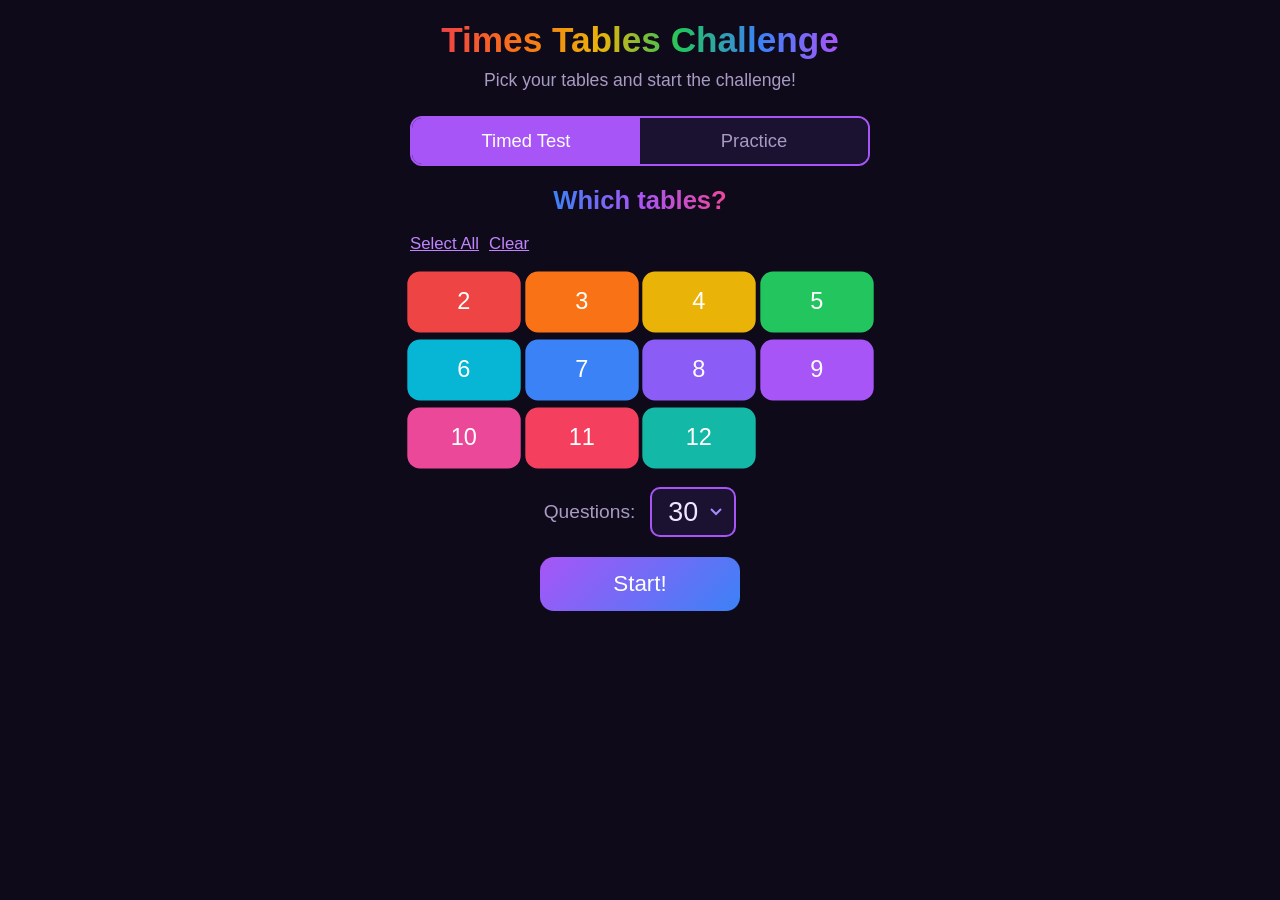
==== index.html @ c63aa012 "Rainbow theme - colourful borders, gradient headings, rainbow progress bar" ====
<!DOCTYPE html>
<html lang="en">
<head>
<meta charset="UTF-8">
<meta name="viewport" content="width=device-width, initial-scale=1.0, viewport-fit=cover, user-scalable=no">
<meta name="apple-mobile-web-app-capable" content="yes">
<meta name="apple-mobile-web-app-status-bar-style" content="black-translucent">
<title>Times Tables Challenge</title>

<style>
  * { margin: 0; padding: 0; box-sizing: border-box; -webkit-tap-highlight-color: transparent; }

  :root {
    --primary: #a855f7;
    --primary-light: #c084fc;
    --success: #10b981;
    --danger: #ef4444;
    --warning: #f59e0b;
    --bg: #0f0a1a;
    --card: #1a1230;
    --text: #f0e6ff;
    --text-dim: #a89bc2;
    --rainbow-1: #ef4444;
    --rainbow-2: #f97316;
    --rainbow-3: #eab308;
    --rainbow-4: #22c55e;
    --rainbow-5: #3b82f6;
    --rainbow-6: #a855f7;
  }

  body {
    font-family: 'Segoe UI', Roboto, -apple-system, BlinkMacSystemFont, sans-serif;
    background: var(--bg);
    color: var(--text);
    min-height: 100dvh;
    overflow-x: hidden;
    display: flex;
    flex-direction: column;
    align-items: center;
    padding: env(safe-area-inset-top) env(safe-area-inset-right) env(safe-area-inset-bottom) env(safe-area-inset-left);
  }

  .screen { display: none; width: 100%; max-width: 500px; padding: 20px; flex-direction: column; align-items: center; }
  .screen.active { display: flex; }

  h1 { font-size: 2.2em; text-align: center; margin-bottom: 10px; }
  h1 { background: linear-gradient(90deg, #ef4444, #f97316, #eab308, #22c55e, #3b82f6, #a855f7); -webkit-background-clip: text; -webkit-text-fill-color: transparent; background-clip: text; }
  h2 { font-size: 1.6em; text-align: center; margin-bottom: 15px; background: linear-gradient(90deg, #3b82f6, #a855f7, #ec4899); -webkit-background-clip: text; -webkit-text-fill-color: transparent; background-clip: text; }

  .subtitle { font-size: 1.1em; color: var(--text-dim); text-align: center; margin-bottom: 25px; }

  /* === TABLE SELECTION === */
  .table-grid {
    display: grid;
    grid-template-columns: repeat(4, 1fr);
    gap: 10px;
    width: 100%;
    margin-bottom: 20px;
  }

  .table-btn {
    font-family: 'Segoe UI', Roboto, -apple-system, BlinkMacSystemFont, sans-serif;
    font-size: 1.4em;
    padding: 14px 0;
    border: 2px solid var(--primary);
    border-radius: 12px;
    background: var(--card);
    color: var(--text);
    cursor: pointer;
    transition: all 0.2s;
    -webkit-user-select: none;
    user-select: none;
  }
  .table-btn:nth-child(1)  { border-color: #ef4444; }
  .table-btn:nth-child(2)  { border-color: #f97316; }
  .table-btn:nth-child(3)  { border-color: #eab308; }
  .table-btn:nth-child(4)  { border-color: #22c55e; }
  .table-btn:nth-child(5)  { border-color: #06b6d4; }
  .table-btn:nth-child(6)  { border-color: #3b82f6; }
  .table-btn:nth-child(7)  { border-color: #8b5cf6; }
  .table-btn:nth-child(8)  { border-color: #a855f7; }
  .table-btn:nth-child(9)  { border-color: #ec4899; }
  .table-btn:nth-child(10) { border-color: #f43f5e; }
  .table-btn:nth-child(11) { border-color: #14b8a6; }

  .table-btn.selected {
    color: white;
    transform: scale(1.05);
  }
  .table-btn:nth-child(1).selected  { background: #ef4444; border-color: #ef4444; }
  .table-btn:nth-child(2).selected  { background: #f97316; border-color: #f97316; }
  .table-btn:nth-child(3).selected  { background: #eab308; border-color: #eab308; }
  .table-btn:nth-child(4).selected  { background: #22c55e; border-color: #22c55e; }
  .table-btn:nth-child(5).selected  { background: #06b6d4; border-color: #06b6d4; }
  .table-btn:nth-child(6).selected  { background: #3b82f6; border-color: #3b82f6; }
  .table-btn:nth-child(7).selected  { background: #8b5cf6; border-color: #8b5cf6; }
  .table-btn:nth-child(8).selected  { background: #a855f7; border-color: #a855f7; }
  .table-btn:nth-child(9).selected  { background: #ec4899; border-color: #ec4899; }
  .table-btn:nth-child(10).selected { background: #f43f5e; border-color: #f43f5e; }
  .table-btn:nth-child(11).selected { background: #14b8a6; border-color: #14b8a6; }

  .table-btn:active { transform: scale(0.95); }

  /* === SETTINGS === */
  .settings-row {
    display: flex;
    align-items: center;
    justify-content: center;
    gap: 15px;
    margin-bottom: 20px;
    font-size: 1.2em;
    width: 100%;
  }

  .settings-row label { color: var(--text-dim); }

  .qty-select {
    font-family: 'Segoe UI', Roboto, -apple-system, BlinkMacSystemFont, sans-serif;
    font-size: 1.4em;
    padding: 8px 16px;
    border: 2px solid #a855f7;
    border-radius: 10px;
    background: var(--card);
    color: var(--text);
    cursor: pointer;
    outline: none;
    -webkit-appearance: none;
    appearance: none;
    background-image: url("data:image/svg+xml,%3Csvg xmlns='http://www.w3.org/2000/svg' width='12' height='8'%3E%3Cpath d='M1 1l5 5 5-5' stroke='%23a78bfa' stroke-width='2' fill='none'/%3E%3C/svg%3E");
    background-repeat: no-repeat;
    background-position: right 12px center;
    padding-right: 36px;
  }

  .qty-select option {
    background: var(--card);
    color: var(--text);
  }

  /* === BUTTONS === */
  .btn {
    font-family: 'Segoe UI', Roboto, -apple-system, BlinkMacSystemFont, sans-serif;
    font-size: 1.4em;
    padding: 14px 40px;
    border: none;
    border-radius: 14px;
    cursor: pointer;
    transition: all 0.2s;
    color: white;
    min-width: 200px;
    text-align: center;
  }

  .btn:active { transform: scale(0.95); }

  .btn-primary { background: linear-gradient(135deg, #a855f7, #3b82f6); }
  .btn-success { background: linear-gradient(135deg, #22c55e, #06b6d4); }
  .btn-danger { background: linear-gradient(135deg, #ef4444, #f97316); }
  .btn-secondary { background: linear-gradient(135deg, #6b7280, #4b5563); }

  .btn:disabled { opacity: 0.4; cursor: default; transform: none; }

  .btn-row { display: flex; gap: 12px; margin-top: 10px; flex-wrap: wrap; justify-content: center; }

  /* === GAME SCREEN === */
  .progress-bar {
    width: 100%;
    height: 8px;
    background: var(--card);
    border-radius: 4px;
    margin-bottom: 15px;
    overflow: hidden;
  }

  .progress-fill {
    height: 100%;
    background: linear-gradient(90deg, #ef4444, #f97316, #eab308, #22c55e, #3b82f6, #a855f7);
    border-radius: 4px;
    transition: width 0.3s;
  }

  .game-stats {
    display: flex;
    justify-content: space-between;
    width: 100%;
    margin-bottom: 15px;
    font-size: 1.1em;
    color: var(--text-dim);
  }

  .question-area {
    text-align: center;
    margin: 10px 0;
    width: 100%;
  }

  .question-text {
    font-size: 3.2em;
    margin-bottom: 20px;
    color: var(--text);
    letter-spacing: 2px;
  }

  .question-text .operator { color: var(--primary-light); }

  /* === MULTIPLE CHOICE === */
  .choices-grid {
    display: grid;
    grid-template-columns: 1fr 1fr;
    gap: 10px;
    width: 100%;
    margin-bottom: 10px;
  }

  .choice-btn {
    font-family: 'Segoe UI', Roboto, -apple-system, BlinkMacSystemFont, sans-serif;
    font-size: 1.8em;
    padding: 16px 0;
    border: 3px solid var(--primary);
    border-radius: 14px;
    background: var(--card);
    color: var(--text);
    cursor: pointer;
    transition: all 0.15s;
    -webkit-user-select: none;
    user-select: none;
  }
  .choice-btn:nth-child(1) { border-color: #ef4444; }
  .choice-btn:nth-child(2) { border-color: #f97316; }
  .choice-btn:nth-child(3) { border-color: #eab308; }
  .choice-btn:nth-child(4) { border-color: #22c55e; }
  .choice-btn:nth-child(5) { border-color: #3b82f6; }
  .choice-btn:nth-child(6) { border-color: #a855f7; }

  .choice-btn:active:not(.disabled) { transform: scale(0.95); }

  .choice-btn.correct {
    border-color: var(--success);
    background: rgba(16, 185, 129, 0.25);
    color: var(--success);
  }

  .choice-btn.wrong {
    border-color: var(--danger);
    background: rgba(239, 68, 68, 0.25);
    color: var(--danger);
    animation: shake 0.4s;
  }

  .choice-btn.reveal-correct {
    border-color: var(--success);
    background: rgba(16, 185, 129, 0.15);
    color: var(--success);
  }

  .choice-btn.disabled {
    cursor: default;
    opacity: 0.5;
  }

  @keyframes shake {
    0%, 100% { transform: translateX(0); }
    25% { transform: translateX(-8px); }
    75% { transform: translateX(8px); }
  }

  .timer {
    font-size: 1.8em;
    color: var(--warning);
    margin-top: 10px;
  }

  .feedback {
    font-size: 1.5em;
    margin-top: 10px;
    min-height: 36px;
    transition: all 0.2s;
  }

  .feedback.correct { color: var(--success); }
  .feedback.wrong { color: var(--danger); }

  /* === RESULTS === */
  .results-card {
    background: var(--card);
    border-radius: 20px;
    padding: 25px;
    width: 100%;
    margin-bottom: 20px;
  }

  .score-big {
    font-size: 3em;
    text-align: center;
    margin: 10px 0;
  }

  .score-big.gold { color: #fbbf24; }
  .score-big.silver { color: #9ca3af; }
  .score-big.bronze { color: #d97706; }
  .score-big.needs-work { color: var(--danger); }

  .stat-grid {
    display: grid;
    grid-template-columns: 1fr 1fr;
    gap: 12px;
    margin-top: 15px;
  }

  .stat-box {
    background: rgba(219, 39, 119, 0.15);
    border-radius: 12px;
    padding: 12px;
    text-align: center;
  }

  .stat-box .value { font-size: 1.8em; color: var(--primary-light); }
  .stat-box .label { font-size: 0.9em; color: var(--text-dim); }

  .wrong-answers-list {
    margin-top: 15px;
    width: 100%;
  }

  .wrong-item {
    display: flex;
    justify-content: space-between;
    padding: 8px 12px;
    background: rgba(239, 68, 68, 0.1);
    border-radius: 8px;
    margin-bottom: 6px;
    font-size: 1.1em;
  }

  .wrong-item .q { color: var(--text); }
  .wrong-item .your-ans { color: var(--danger); text-decoration: line-through; }
  .wrong-item .correct-ans { color: var(--success); }

  .stars { font-size: 2.5em; text-align: center; margin: 10px 0; }

  /* === CELEBRATION === */
  .celebration {
    position: fixed;
    top: 0; left: 0; right: 0; bottom: 0;
    pointer-events: none;
    z-index: 100;
    overflow: hidden;
  }

  .confetti {
    position: absolute;
    top: -20px;
    font-size: 1.8em;
    animation: confettiFall linear forwards;
  }

  @keyframes confettiFall {
    0% { transform: translateY(-20px) rotate(0deg); opacity: 1; }
    100% { transform: translateY(100dvh) rotate(720deg); opacity: 0; }
  }

  .speed-badge {
    display: inline-block;
    padding: 4px 12px;
    border-radius: 20px;
    font-size: 0.85em;
    margin-top: 5px;
  }

  .speed-badge.lightning { background: rgba(251, 191, 36, 0.2); color: #fbbf24; }
  .speed-badge.fast { background: rgba(16, 185, 129, 0.2); color: #10b981; }
  .speed-badge.steady { background: rgba(124, 58, 237, 0.2); color: #a78bfa; }
  .speed-badge.slow { background: rgba(239, 68, 68, 0.2); color: #ef4444; }

  /* === MODE TOGGLE === */
  .mode-toggle {
    display: flex;
    gap: 0;
    border-radius: 12px;
    overflow: hidden;
    border: 2px solid var(--primary);
    margin-bottom: 20px;
    width: 100%;
  }

  .mode-option {
    flex: 1;
    font-family: 'Segoe UI', Roboto, -apple-system, BlinkMacSystemFont, sans-serif;
    font-size: 1.15em;
    padding: 12px;
    background: var(--card);
    color: var(--text-dim);
    border: none;
    cursor: pointer;
    transition: all 0.2s;
    text-align: center;
  }

  .mode-option.active {
    background: var(--primary);
    color: white;
  }

  .select-row {
    display: flex;
    gap: 10px;
    margin-bottom: 15px;
    width: 100%;
  }

  .select-link {
    font-family: 'Segoe UI', Roboto, -apple-system, BlinkMacSystemFont, sans-serif;
    font-size: 1.05em;
    color: var(--primary-light);
    background: none;
    border: none;
    cursor: pointer;
    text-decoration: underline;
    padding: 4px 0;
  }

  /* === HIGH SCORE TABLE === */
  .hs-row {
    display: flex;
    align-items: center;
    padding: 8px 12px;
    border-radius: 8px;
    margin-bottom: 4px;
    font-size: 1.15em;
  }

  .hs-row.gold { background: rgba(251, 191, 36, 0.15); }
  .hs-row.silver { background: rgba(156, 163, 175, 0.1); }
  .hs-row.bronze { background: rgba(217, 119, 6, 0.1); }
  .hs-row.normal { background: rgba(219, 39, 119, 0.05); }
  .hs-row.you { border: 2px solid var(--primary-light); }

  .hs-rank { width: 36px; font-size: 1.3em; text-align: center; }
  .hs-name { flex: 1; color: var(--primary-light); font-size: 1.1em; text-align: left; overflow: hidden; text-overflow: ellipsis; white-space: nowrap; }
  .hs-detail { font-size: 0.7em; color: var(--text-dim); }
  .hs-score { width: 70px; text-align: right; color: var(--text); font-size: 1.2em; }
  .hs-date { width: 70px; text-align: right; color: var(--text-dim); font-size: 0.8em; }

  .exit-btn {
    font-family: 'Segoe UI', Roboto, -apple-system, BlinkMacSystemFont, sans-serif;
    font-size: 1em;
    padding: 8px 20px;
    min-width: auto;
    border: none;
    border-radius: 10px;
    cursor: pointer;
    color: white;
    background: linear-gradient(135deg, #ef4444, #dc2626);
    margin-top: 10px;
  }

  .exit-btn:active { transform: scale(0.95); }
</style>
</head>
<body>

<!-- ========== HOME SCREEN ========== -->
<div id="home-screen" class="screen active">
  <h1>Times Tables Challenge</h1>
  <p class="subtitle">Pick your tables and start the challenge!</p>

  <div class="mode-toggle">
    <button class="mode-option active" data-mode="test" onclick="setMode('test')">Timed Test</button>
    <button class="mode-option" data-mode="practice" onclick="setMode('practice')">Practice</button>
  </div>

  <h2>Which tables?</h2>
  <div class="select-row">
    <button class="select-link" onclick="selectAll()">Select All</button>
    <button class="select-link" onclick="selectNone()">Clear</button>
  </div>
  <div class="table-grid" id="table-grid"></div>

  <div class="settings-row">
    <label>Questions:</label>
    <select id="qty-select" class="qty-select" onchange="state.questionCount = parseInt(this.value)">
      <option value="10">10</option>
      <option value="15">15</option>
      <option value="20">20</option>
      <option value="25">25</option>
      <option value="30" selected>30</option>
      <option value="35">35</option>
      <option value="40">40</option>
      <option value="45">45</option>
      <option value="50">50</option>
    </select>
  </div>

  <button class="btn btn-primary" id="start-btn" onclick="startGame()" disabled>Start!</button>

  <div id="home-high-scores" class="results-card" style="display:none; margin-top: 20px;">
    <h2 style="text-align:center; margin-bottom: 12px; color: #fbbf24;">High Scores</h2>
    <div id="home-hs-table"></div>
  </div>
</div>

<!-- ========== GAME SCREEN ========== -->
<div id="game-screen" class="screen">
  <div class="progress-bar"><div class="progress-fill" id="progress-fill"></div></div>
  <div class="game-stats">
    <span id="question-counter">1 / 10</span>
    <span id="score-display">Score: 0</span>
    <span id="streak-display"></span>
  </div>

  <div class="question-area">
    <div class="question-text">
      <span id="q-a">3</span> <span class="operator">&times;</span> <span id="q-b">7</span> <span class="operator">= ?</span>
    </div>

    <div class="choices-grid" id="choices-grid"></div>

    <div class="timer" id="timer-display"></div>
    <div class="feedback" id="feedback"></div>
  </div>

  <button class="exit-btn" onclick="quitGame()">Exit</button>
</div>

<!-- ========== RESULTS SCREEN ========== -->
<div id="results-screen" class="screen">
  <h1 id="results-title">Well Done!</h1>
  <div class="stars" id="results-stars"></div>

  <div class="results-card">
    <div class="score-big" id="results-score"></div>
    <div id="new-high-score" style="display:none; text-align:center; margin: 5px 0;">
      <span style="background: linear-gradient(135deg, #ef4444, #f97316, #eab308, #22c55e, #3b82f6, #a855f7); color: white; padding: 4px 16px; border-radius: 20px; font-size: 1.1em;">NEW HIGH SCORE!</span>
    </div>
    <div id="speed-badge-container"></div>
    <div class="stat-grid">
      <div class="stat-box">
        <div class="value" id="stat-correct">0</div>
        <div class="label">Correct</div>
      </div>
      <div class="stat-box">
        <div class="value" id="stat-pct">0%</div>
        <div class="label">Accuracy</div>
      </div>
      <div class="stat-box">
        <div class="value" id="stat-time">0s</div>
        <div class="label">Total Time</div>
      </div>
      <div class="stat-box">
        <div class="value" id="stat-avg">0s</div>
        <div class="label">Avg Speed</div>
      </div>
    </div>
  </div>

  <!-- HIGH SCORE NAME ENTRY -->
  <div id="name-entry" style="display:none; text-align:center; margin-bottom: 15px;">
    <p style="font-size: 1.2em; color: var(--primary-light); margin-bottom: 10px;">Enter your name:</p>
    <input type="text" id="name-input" maxlength="15" autocomplete="off" autocapitalize="words"
      style="font-family: 'Segoe UI', Roboto, -apple-system, BlinkMacSystemFont, sans-serif; font-size: 1.5em; width: 220px; text-align: center;
      border: 3px solid var(--primary); border-radius: 12px; background: var(--card); color: var(--primary-light);
      padding: 10px; outline: none;">
    <br>
    <button class="btn btn-primary" style="margin-top: 10px; min-width: 150px;" onclick="saveHighScore()">Save</button>
  </div>

  <!-- HIGH SCORE TABLE -->
  <div id="high-score-section" class="results-card" style="display:none;">
    <h2 style="text-align:center; margin-bottom: 12px; color: #fbbf24;">High Scores</h2>
    <div id="high-score-table"></div>
  </div>

  <div class="wrong-answers-list" id="wrong-list"></div>

  <div class="btn-row">
    <button class="btn btn-primary" onclick="tryAgain()">Try Again</button>
    <button class="btn btn-secondary" onclick="goHome()">Change Tables</button>
  </div>
</div>

<div class="celebration" id="celebration"></div>

<script>
  // === STATE ===
  const state = {
    selectedTables: new Set(),
    questionCount: 30,
    mode: 'test',
    questions: [],
    currentQ: 0,
    score: 0,
    streak: 0,
    bestStreak: 0,
    results: [],
    gameStartTime: 0,
    questionStartTime: 0,
    timerInterval: null,
    answering: false,
  };

  // === INIT ===
  function init() {
    const grid = document.getElementById('table-grid');
    // Start from 2 (skip 1)
    for (let i = 2; i <= 12; i++) {
      const btn = document.createElement('button');
      btn.className = 'table-btn';
      btn.textContent = i;
      btn.dataset.table = i;
      btn.addEventListener('click', () => toggleTable(i, btn));
      grid.appendChild(btn);
    }
  }

  function toggleTable(n, btn) {
    if (state.selectedTables.has(n)) {
      state.selectedTables.delete(n);
      btn.classList.remove('selected');
    } else {
      state.selectedTables.add(n);
      btn.classList.add('selected');
    }
    updateStartBtn();
  }

  function selectAll() {
    document.querySelectorAll('.table-btn').forEach(btn => {
      const n = parseInt(btn.dataset.table);
      state.selectedTables.add(n);
      btn.classList.add('selected');
    });
    updateStartBtn();
  }

  function selectNone() {
    document.querySelectorAll('.table-btn').forEach(btn => {
      state.selectedTables.delete(parseInt(btn.dataset.table));
      btn.classList.remove('selected');
    });
    updateStartBtn();
  }

  function updateStartBtn() {
    document.getElementById('start-btn').disabled = state.selectedTables.size === 0;
  }

  function setMode(mode) {
    state.mode = mode;
    document.querySelectorAll('.mode-option').forEach(btn => {
      btn.classList.toggle('active', btn.dataset.mode === mode);
    });
  }

  // === GENERATE PLAUSIBLE WRONG ANSWERS ===
  function generateDistractors(a, b, correctAnswer) {
    const distractors = new Set();

    // Strategy 1: Off-by-one on one factor (e.g., 7x6 instead of 7x7)
    // These are the hardest to distinguish — adjacent multiples
    for (let delta = -2; delta <= 2; delta++) {
      if (delta === 0) continue;
      const v1 = a * (b + delta);
      const v2 = (a + delta) * b;
      if (v1 > 0 && v1 !== correctAnswer) distractors.add(v1);
      if (v2 > 0 && v2 !== correctAnswer) distractors.add(v2);
    }

    // Strategy 2: Swap digits of answer (e.g., 54 -> 45)
    if (correctAnswer >= 10) {
      const s = String(correctAnswer);
      const swapped = parseInt(s.split('').reverse().join(''));
      if (swapped !== correctAnswer && swapped > 0) distractors.add(swapped);
    }

    // Strategy 3: Common confusion — same digits, different table
    // e.g., for 6x8=48, offer 6x9=54, 7x8=56
    for (let i = 2; i <= 12; i++) {
      if (i === b) continue;
      const v = a * i;
      if (v !== correctAnswer && v > 0) distractors.add(v);
    }
    for (let i = 2; i <= 12; i++) {
      if (i === a) continue;
      const v = i * b;
      if (v !== correctAnswer && v > 0) distractors.add(v);
    }

    // Strategy 4: Off by the factor itself (double-counted or missed one group)
    const v1 = correctAnswer + a;
    const v2 = correctAnswer - a;
    const v3 = correctAnswer + b;
    const v4 = correctAnswer - b;
    [v1, v2, v3, v4].forEach(v => {
      if (v > 0 && v !== correctAnswer) distractors.add(v);
    });

    // Convert to array and sort by "closeness" to correct answer
    // Prefer distractors that are close — makes it harder
    let arr = [...distractors].filter(d => d > 0);
    arr.sort((x, y) => Math.abs(x - correctAnswer) - Math.abs(y - correctAnswer));

    // Pick 5 distractors, preferring close ones but mixing in a couple further away
    const picked = [];
    // Take the 3 closest
    const close = arr.slice(0, Math.min(4, arr.length));
    picked.push(...close);
    // Add 1-2 from further away for variety
    const far = arr.slice(4);
    for (let i = 0; i < 2 && i < far.length; i++) {
      picked.push(far[i]);
    }

    // If we still don't have 5, generate more
    while (picked.length < 5) {
      // Small random offset
      const offset = (Math.random() > 0.5 ? 1 : -1) * (Math.floor(Math.random() * 3) + 1);
      const v = correctAnswer + offset;
      if (v > 0 && v !== correctAnswer && !picked.includes(v)) {
        picked.push(v);
      }
    }

    return picked.slice(0, 5);
  }

  // === GENERATE QUESTIONS ===
  function generateQuestions() {
    const tables = [...state.selectedTables];
    const pool = [];
    for (const t of tables) {
      // Skip x1 — start from 2
      for (let i = 2; i <= 12; i++) {
        pool.push([t, i]);
      }
    }

    const questions = [];
    const shuffled = pool.sort(() => Math.random() - 0.5);
    for (let i = 0; i < state.questionCount; i++) {
      const pair = shuffled[i % shuffled.length];
      let a = pair[0], b = pair[1];
      // Randomly swap order
      if (Math.random() > 0.5) [a, b] = [b, a];
      const answer = a * b;

      const distractors = generateDistractors(a, b, answer);
      // Build 6 choices: correct + 5 distractors, shuffled
      const choices = [answer, ...distractors].sort(() => Math.random() - 0.5);

      questions.push({ a, b, answer, choices });
    }

    return questions.sort(() => Math.random() - 0.5);
  }

  // === GAME ===
  function showScreen(id) {
    document.querySelectorAll('.screen').forEach(s => s.classList.remove('active'));
    document.getElementById(id).classList.add('active');
  }

  function startGame() {
    state.questions = generateQuestions();
    state.currentQ = 0;
    state.score = 0;
    state.streak = 0;
    state.bestStreak = 0;
    state.results = [];
    state.gameStartTime = Date.now();

    showScreen('game-screen');
    showQuestion();
  }

  function showQuestion() {
    state.answering = false;
    const q = state.questions[state.currentQ];
    document.getElementById('q-a').textContent = q.a;
    document.getElementById('q-b').textContent = q.b;
    document.getElementById('question-counter').textContent = `${state.currentQ + 1} / ${state.questions.length}`;
    document.getElementById('score-display').textContent = `Score: ${state.score}`;
    document.getElementById('streak-display').textContent = state.streak >= 2 ? `${state.streak} streak!` : '';
    document.getElementById('feedback').textContent = '';
    document.getElementById('feedback').className = 'feedback';

    const pct = (state.currentQ / state.questions.length) * 100;
    document.getElementById('progress-fill').style.width = pct + '%';

    // Render choices
    const grid = document.getElementById('choices-grid');
    grid.innerHTML = '';
    // Use 3 rows x 2 cols for 6 choices
    for (const choice of q.choices) {
      const btn = document.createElement('button');
      btn.className = 'choice-btn';
      btn.textContent = choice;
      btn.addEventListener('click', () => pickAnswer(choice, btn));
      grid.appendChild(btn);
    }

    state.questionStartTime = Date.now();

    if (state.mode === 'test') {
      updateTimer();
      clearInterval(state.timerInterval);
      state.timerInterval = setInterval(updateTimer, 100);
    } else {
      document.getElementById('timer-display').textContent = '';
    }
  }

  function updateTimer() {
    const elapsed = ((Date.now() - state.questionStartTime) / 1000).toFixed(1);
    document.getElementById('timer-display').textContent = elapsed + 's';
  }

  function pickAnswer(choice, btnEl) {
    if (state.answering) return;
    state.answering = true;

    clearInterval(state.timerInterval);
    const timeTaken = (Date.now() - state.questionStartTime) / 1000;
    const q = state.questions[state.currentQ];
    const correct = choice === q.answer;

    // Disable all choice buttons
    document.querySelectorAll('.choice-btn').forEach(b => b.classList.add('disabled'));

    const feedback = document.getElementById('feedback');

    if (correct) {
      // Points: 10 base + speed bonus (max 10 for <1.5s, scaling down to 0 at 8s+)
      let speedBonus = 0;
      if (timeTaken < 1.5) speedBonus = 10;
      else if (timeTaken < 3) speedBonus = 7;
      else if (timeTaken < 5) speedBonus = 4;
      else if (timeTaken < 8) speedBonus = 2;
      // Streak multiplier: x1.5 at 3+, x2 at 5+
      let streakMult = 1;
      if (state.streak >= 4) streakMult = 2;
      else if (state.streak >= 2) streakMult = 1.5;
      const points = Math.round((10 + speedBonus) * streakMult);
      state.score += points;
      state.streak++;
      if (state.streak > state.bestStreak) state.bestStreak = state.streak;
      btnEl.classList.add('correct');
      feedback.className = 'feedback correct';

      if (timeTaken < 1.5) feedback.textContent = `Lightning! +${points}`;
      else if (timeTaken < 3) feedback.textContent = `Super quick! +${points}`;
      else if (timeTaken < 5) feedback.textContent = `Great! +${points}`;
      else feedback.textContent = `Correct! +${points}`;
    } else {
      state.streak = 0;
      btnEl.classList.add('wrong');
      feedback.className = 'feedback wrong';
      feedback.textContent = `${q.a} \u00d7 ${q.b} = ${q.answer}`;

      // Highlight the correct answer
      document.querySelectorAll('.choice-btn').forEach(b => {
        if (parseInt(b.textContent) === q.answer) {
          b.classList.add('reveal-correct');
        }
      });
    }

    state.results.push({
      a: q.a,
      b: q.b,
      answer: q.answer,
      userAnswer: choice,
      correct,
      time: timeTaken,
    });

    setTimeout(() => {
      state.currentQ++;
      if (state.currentQ < state.questions.length) {
        showQuestion();
      } else {
        showResults();
      }
    }, correct ? 700 : 1800);
  }

  function quitGame() {
    clearInterval(state.timerInterval);
    goHome();
  }

  // === RESULTS ===
  async function showResults() {
    await fetchHighScores();
    clearInterval(state.timerInterval);
    const totalTime = ((Date.now() - state.gameStartTime) / 1000).toFixed(1);
    const correctCount = state.results.filter(r => r.correct).length;
    const wrongCount = state.results.length - correctCount;
    const pct = Math.round((correctCount / state.results.length) * 100);
    // Max possible score: every question lightning + max streak
    const maxScore = state.results.length * 20 * 2; // 20pts * x2 streak

    const avgTime = state.results.length > 0
      ? (state.results.reduce((sum, r) => sum + r.time, 0) / state.results.length).toFixed(1)
      : 0;

    const title = document.getElementById('results-title');
    const stars = document.getElementById('results-stars');
    const scoreEl = document.getElementById('results-score');

    // Score is the star of the show
    scoreEl.textContent = state.score.toLocaleString();

    if (pct === 100) {
      title.textContent = 'Perfect Score!';
      stars.textContent = '\u2B50\u2B50\u2B50';
      scoreEl.className = 'score-big gold';
      launchCelebration();
    } else if (pct >= 80) {
      title.textContent = 'Great Job!';
      stars.textContent = '\u2B50\u2B50';
      scoreEl.className = 'score-big silver';
      launchCelebration();
    } else if (pct >= 60) {
      title.textContent = 'Good Effort!';
      stars.textContent = '\u2B50';
      scoreEl.className = 'score-big bronze';
    } else {
      title.textContent = 'Keep Practising!';
      stars.textContent = '';
      scoreEl.className = 'score-big needs-work';
    }

    document.getElementById('stat-correct').textContent = `${correctCount}/${state.results.length}`;
    document.getElementById('stat-pct').textContent = pct + '%';
    document.getElementById('stat-time').textContent = totalTime + 's';
    document.getElementById('stat-avg').textContent = avgTime + 's';

    // Speed badge
    const badgeContainer = document.getElementById('speed-badge-container');
    badgeContainer.innerHTML = '';
    if (avgTime <= 2) {
      badgeContainer.innerHTML = '<span class="speed-badge lightning">Lightning Speed!</span>';
    } else if (avgTime <= 3.5) {
      badgeContainer.innerHTML = '<span class="speed-badge fast">Super Fast!</span>';
    } else if (avgTime <= 6) {
      badgeContainer.innerHTML = '<span class="speed-badge steady">Steady Pace</span>';
    } else {
      badgeContainer.innerHTML = '<span class="speed-badge slow">Take Your Time</span>';
    }
    badgeContainer.style.textAlign = 'center';

    // High scores only for timed test mode
    if (state.mode === 'test') {
      const isHighScore = checkHighScore(state.score);
      document.getElementById('new-high-score').style.display = isHighScore ? 'block' : 'none';
      document.getElementById('high-score-section').style.display = isHighScore ? 'none' : 'block';

      if (isHighScore) {
        state.pendingScore = state.score;
        if (state.playerName) {
          document.getElementById('name-entry').style.display = 'none';
          await saveHighScoreAuto(state.playerName, state.score);
        } else {
          document.getElementById('name-entry').style.display = 'block';
          const input = document.getElementById('name-input');
          input.value = '';
          setTimeout(() => input.focus(), 300);
        }
      } else {
        document.getElementById('name-entry').style.display = 'none';
        renderHighScores();
      }
    } else {
      document.getElementById('new-high-score').style.display = 'none';
      document.getElementById('name-entry').style.display = 'none';
      document.getElementById('high-score-section').style.display = 'none';
    }

    // Wrong answers list
    const wrongList = document.getElementById('wrong-list');
    wrongList.innerHTML = '';
    const wrongs = state.results.filter(r => !r.correct);
    if (wrongs.length > 0) {
      const heading = document.createElement('h2');
      heading.textContent = 'Ones to practise:';
      heading.style.marginBottom = '10px';
      wrongList.appendChild(heading);

      for (const r of wrongs) {
        const div = document.createElement('div');
        div.className = 'wrong-item';
        div.innerHTML = `
          <span class="q">${r.a} \u00d7 ${r.b} = ${r.answer}</span>
          <span>
            <span class="your-ans">${r.userAnswer}</span> \u2192
            <span class="correct-ans">${r.answer}</span>
          </span>
        `;
        wrongList.appendChild(div);
      }
    }

    document.getElementById('progress-fill').style.width = '100%';
    showScreen('results-screen');
  }

  // === CELEBRATION ===
  function launchCelebration() {
    const container = document.getElementById('celebration');
    container.innerHTML = '';
    const emojis = ['\uD83C\uDF1F', '\uD83C\uDF89', '\uD83C\uDF8A', '\u2728', '\uD83C\uDFC6', '\uD83D\uDCAB', '\uD83E\uDD29'];

    for (let i = 0; i < 30; i++) {
      const el = document.createElement('div');
      el.className = 'confetti';
      el.textContent = emojis[Math.floor(Math.random() * emojis.length)];
      el.style.left = Math.random() * 100 + '%';
      el.style.animationDuration = (2 + Math.random() * 2) + 's';
      el.style.animationDelay = Math.random() * 1.5 + 's';
      container.appendChild(el);
    }

    setTimeout(() => container.innerHTML = '', 5000);
  }

  // === HIGH SCORES (shared via Cloudflare Worker API) ===
  const API_URL = 'https://times-tables-api.cloudflarepages-585.workers.dev/api/scores';
  const MAX_HIGH_SCORES = 10;
  let cachedScores = [];

  async function fetchHighScores() {
    try {
      const res = await fetch(API_URL);
      cachedScores = await res.json();
    } catch { /* use cached */ }
    return cachedScores;
  }

  function checkHighScore(score) {
    if (score === 0) return false;
    if (cachedScores.length < MAX_HIGH_SCORES) return true;
    return score > cachedScores[cachedScores.length - 1].score;
  }

  async function saveHighScore() {
    const input = document.getElementById('name-input');
    let name = input.value.trim();
    if (!name) name = '???';
    name = name.substring(0, 15);

    // Remember name for this session
    state.playerName = name;

    try {
      const res = await fetch(API_URL, {
        method: 'POST',
        headers: { 'Content-Type': 'application/json' },
        body: JSON.stringify({ name, score: state.pendingScore, questions: state.questionCount, tables: [...state.selectedTables].sort((a,b)=>a-b) }),
      });
      cachedScores = await res.json();
    } catch {
      cachedScores.push({ name, score: state.pendingScore, questions: state.questionCount, tables: [...state.selectedTables].sort((a,b)=>a-b), date: new Date().getDate() + '/' + (new Date().getMonth()+1) });
      cachedScores.sort((a, b) => b.score - a.score);
      if (cachedScores.length > MAX_HIGH_SCORES) cachedScores.length = MAX_HIGH_SCORES;
    }

    document.getElementById('name-entry').style.display = 'none';
    document.getElementById('high-score-section').style.display = 'block';
    renderHighScores(state.pendingScore);
  }

  async function saveHighScoreAuto(name, score) {
    try {
      const res = await fetch(API_URL, {
        method: 'POST',
        headers: { 'Content-Type': 'application/json' },
        body: JSON.stringify({ name, score, questions: state.questionCount, tables: [...state.selectedTables].sort((a,b)=>a-b) }),
      });
      cachedScores = await res.json();
    } catch {
      cachedScores.push({ name, score, questions: state.questionCount, tables: [...state.selectedTables].sort((a,b)=>a-b), date: new Date().getDate() + '/' + (new Date().getMonth()+1) });
      cachedScores.sort((a, b) => b.score - a.score);
      if (cachedScores.length > MAX_HIGH_SCORES) cachedScores.length = MAX_HIGH_SCORES;
    }
    document.getElementById('high-score-section').style.display = 'block';
    renderHighScores(score);
  }

  function renderHighScores(highlightScore) {
    renderScoreTable(cachedScores, 'high-score-table', 'high-score-section', highlightScore);
  }

  function renderScoreTable(scores, tableId, sectionId, highlightScore) {
    const section = document.getElementById(sectionId);
    const table = document.getElementById(tableId);

    if (scores.length === 0) {
      section.style.display = 'none';
      return;
    }

    section.style.display = 'block';
    table.innerHTML = '';

    const rankEmojis = ['🥇', '🥈', '🥉'];
    let highlighted = false;

    scores.forEach((entry, i) => {
      const row = document.createElement('div');
      const tier = i === 0 ? 'gold' : i === 1 ? 'silver' : i === 2 ? 'bronze' : 'normal';
      const isYou = !highlighted && highlightScore && entry.score === highlightScore;
      if (isYou) highlighted = true;
      row.className = `hs-row ${tier}${isYou ? ' you' : ''}`;

      const tablesStr = entry.tables ? entry.tables.join(',') : '';
      const detail = [entry.questions ? entry.questions + 'q' : '', tablesStr ? '\u00d7' + tablesStr : ''].filter(Boolean).join(' ');
      row.innerHTML = `
        <span class="hs-rank">${i < 3 ? rankEmojis[i] : (i + 1)}</span>
        <span class="hs-name">${entry.name || entry.initials || '???'}${detail ? '<br><span class="hs-detail">' + detail + '</span>' : ''}</span>
        <span class="hs-score">${entry.score.toLocaleString()}</span>
        <span class="hs-date">${entry.date || ''}</span>
      `;
      table.appendChild(row);
    });
  }

  // === NAVIGATION ===
  function tryAgain() { startGame(); }
  async function goHome() { showScreen('home-screen'); await renderHomeHighScores(); }

  async function renderHomeHighScores() {
    await fetchHighScores();
    renderScoreTable(cachedScores, 'home-hs-table', 'home-high-scores');
  }

  // Enter key for initials
  document.addEventListener('keydown', (e) => {
    if (e.key === 'Enter' && document.getElementById('name-entry').style.display !== 'none') {
      saveHighScore();
    }
  });

  init();
  selectAll();
  renderHomeHighScores(); // fire-and-forget on load
</script>

</body>
</html>
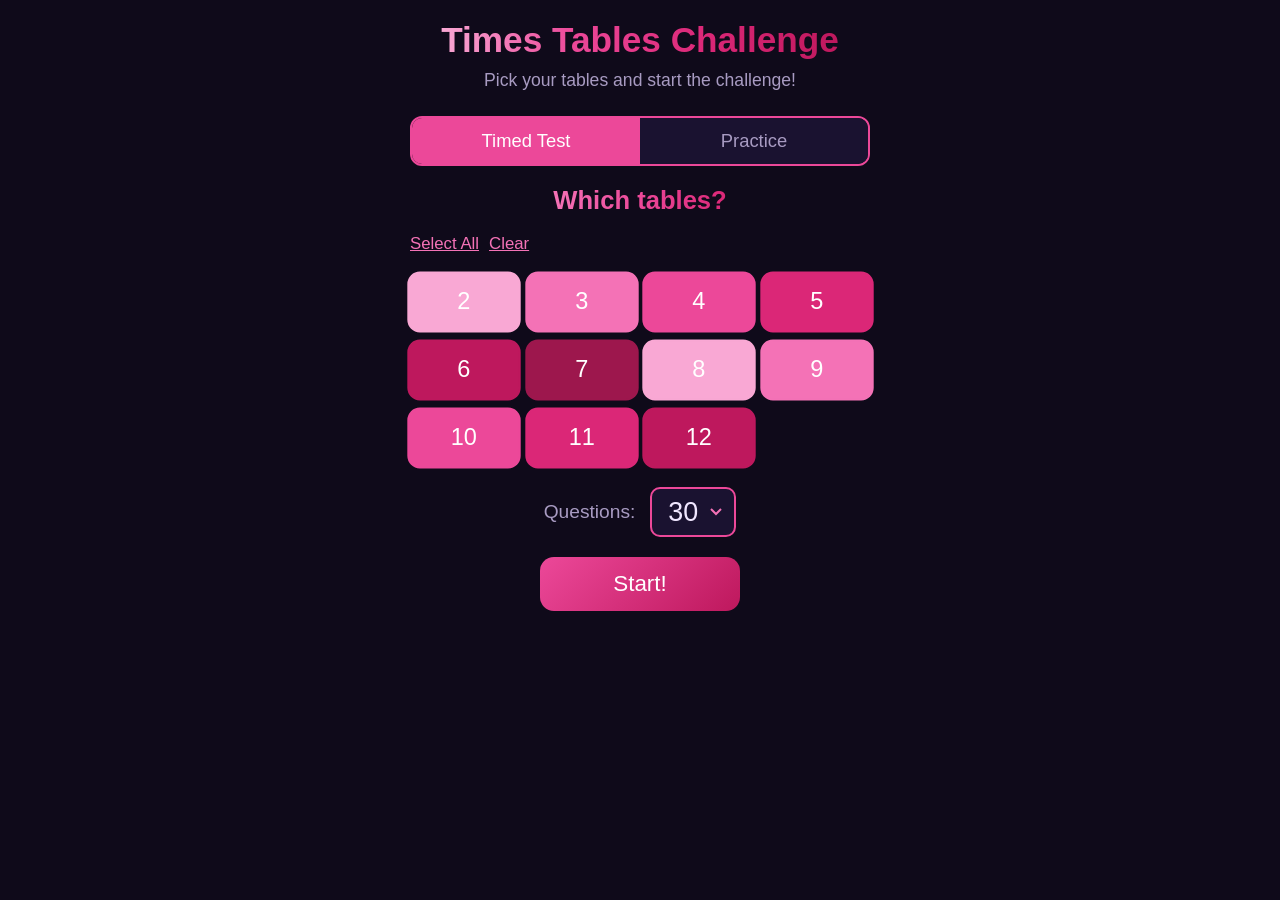
==== commit 4044cb98: "Switch to pink theme" ====
--- a/index.html
+++ b/index.html
@@ -11,8 +11,8 @@
   * { margin: 0; padding: 0; box-sizing: border-box; -webkit-tap-highlight-color: transparent; }
 
   :root {
-    --primary: #a855f7;
-    --primary-light: #c084fc;
+    --primary: #ec4899;
+    --primary-light: #f472b6;
     --success: #10b981;
     --danger: #ef4444;
     --warning: #f59e0b;
@@ -20,12 +20,12 @@
     --card: #1a1230;
     --text: #f0e6ff;
     --text-dim: #a89bc2;
-    --rainbow-1: #ef4444;
-    --rainbow-2: #f97316;
-    --rainbow-3: #eab308;
-    --rainbow-4: #22c55e;
-    --rainbow-5: #3b82f6;
-    --rainbow-6: #a855f7;
+    --pink-1: #ec4899;
+    --pink-2: #f472b6;
+    --pink-3: #db2777;
+    --pink-4: #be185d;
+    --pink-5: #f9a8d4;
+    --pink-6: #9d174d;
   }
 
   body {
@@ -44,8 +44,8 @@
   .screen.active { display: flex; }
 
   h1 { font-size: 2.2em; text-align: center; margin-bottom: 10px; }
-  h1 { background: linear-gradient(90deg, #ef4444, #f97316, #eab308, #22c55e, #3b82f6, #a855f7); -webkit-background-clip: text; -webkit-text-fill-color: transparent; background-clip: text; }
-  h2 { font-size: 1.6em; text-align: center; margin-bottom: 15px; background: linear-gradient(90deg, #3b82f6, #a855f7, #ec4899); -webkit-background-clip: text; -webkit-text-fill-color: transparent; background-clip: text; }
+  h1 { background: linear-gradient(90deg, #f9a8d4, #ec4899, #db2777, #be185d); -webkit-background-clip: text; -webkit-text-fill-color: transparent; background-clip: text; }
+  h2 { font-size: 1.6em; text-align: center; margin-bottom: 15px; background: linear-gradient(90deg, #f472b6, #ec4899, #db2777); -webkit-background-clip: text; -webkit-text-fill-color: transparent; background-clip: text; }
 
   .subtitle { font-size: 1.1em; color: var(--text-dim); text-align: center; margin-bottom: 25px; }
 
@@ -71,33 +71,33 @@
     -webkit-user-select: none;
     user-select: none;
   }
-  .table-btn:nth-child(1)  { border-color: #ef4444; }
-  .table-btn:nth-child(2)  { border-color: #f97316; }
-  .table-btn:nth-child(3)  { border-color: #eab308; }
-  .table-btn:nth-child(4)  { border-color: #22c55e; }
-  .table-btn:nth-child(5)  { border-color: #06b6d4; }
-  .table-btn:nth-child(6)  { border-color: #3b82f6; }
-  .table-btn:nth-child(7)  { border-color: #8b5cf6; }
-  .table-btn:nth-child(8)  { border-color: #a855f7; }
+  .table-btn:nth-child(1)  { border-color: #f9a8d4; }
+  .table-btn:nth-child(2)  { border-color: #f472b6; }
+  .table-btn:nth-child(3)  { border-color: #ec4899; }
+  .table-btn:nth-child(4)  { border-color: #db2777; }
+  .table-btn:nth-child(5)  { border-color: #be185d; }
+  .table-btn:nth-child(6)  { border-color: #9d174d; }
+  .table-btn:nth-child(7)  { border-color: #f9a8d4; }
+  .table-btn:nth-child(8)  { border-color: #f472b6; }
   .table-btn:nth-child(9)  { border-color: #ec4899; }
-  .table-btn:nth-child(10) { border-color: #f43f5e; }
-  .table-btn:nth-child(11) { border-color: #14b8a6; }
+  .table-btn:nth-child(10) { border-color: #db2777; }
+  .table-btn:nth-child(11) { border-color: #be185d; }
 
   .table-btn.selected {
     color: white;
     transform: scale(1.05);
   }
-  .table-btn:nth-child(1).selected  { background: #ef4444; border-color: #ef4444; }
-  .table-btn:nth-child(2).selected  { background: #f97316; border-color: #f97316; }
-  .table-btn:nth-child(3).selected  { background: #eab308; border-color: #eab308; }
-  .table-btn:nth-child(4).selected  { background: #22c55e; border-color: #22c55e; }
-  .table-btn:nth-child(5).selected  { background: #06b6d4; border-color: #06b6d4; }
-  .table-btn:nth-child(6).selected  { background: #3b82f6; border-color: #3b82f6; }
-  .table-btn:nth-child(7).selected  { background: #8b5cf6; border-color: #8b5cf6; }
-  .table-btn:nth-child(8).selected  { background: #a855f7; border-color: #a855f7; }
+  .table-btn:nth-child(1).selected  { background: #f9a8d4; border-color: #f9a8d4; }
+  .table-btn:nth-child(2).selected  { background: #f472b6; border-color: #f472b6; }
+  .table-btn:nth-child(3).selected  { background: #ec4899; border-color: #ec4899; }
+  .table-btn:nth-child(4).selected  { background: #db2777; border-color: #db2777; }
+  .table-btn:nth-child(5).selected  { background: #be185d; border-color: #be185d; }
+  .table-btn:nth-child(6).selected  { background: #9d174d; border-color: #9d174d; }
+  .table-btn:nth-child(7).selected  { background: #f9a8d4; border-color: #f9a8d4; }
+  .table-btn:nth-child(8).selected  { background: #f472b6; border-color: #f472b6; }
   .table-btn:nth-child(9).selected  { background: #ec4899; border-color: #ec4899; }
-  .table-btn:nth-child(10).selected { background: #f43f5e; border-color: #f43f5e; }
-  .table-btn:nth-child(11).selected { background: #14b8a6; border-color: #14b8a6; }
+  .table-btn:nth-child(10).selected { background: #db2777; border-color: #db2777; }
+  .table-btn:nth-child(11).selected { background: #be185d; border-color: #be185d; }
 
   .table-btn:active { transform: scale(0.95); }
 
@@ -118,7 +118,7 @@
     font-family: 'Segoe UI', Roboto, -apple-system, BlinkMacSystemFont, sans-serif;
     font-size: 1.4em;
     padding: 8px 16px;
-    border: 2px solid #a855f7;
+    border: 2px solid #ec4899;
     border-radius: 10px;
     background: var(--card);
     color: var(--text);
@@ -126,7 +126,7 @@
     outline: none;
     -webkit-appearance: none;
     appearance: none;
-    background-image: url("data:image/svg+xml,%3Csvg xmlns='http://www.w3.org/2000/svg' width='12' height='8'%3E%3Cpath d='M1 1l5 5 5-5' stroke='%23a78bfa' stroke-width='2' fill='none'/%3E%3C/svg%3E");
+    background-image: url("data:image/svg+xml,%3Csvg xmlns='http://www.w3.org/2000/svg' width='12' height='8'%3E%3Cpath d='M1 1l5 5 5-5' stroke='%23f472b6' stroke-width='2' fill='none'/%3E%3C/svg%3E");
     background-repeat: no-repeat;
     background-position: right 12px center;
     padding-right: 36px;
@@ -153,7 +153,7 @@
 
   .btn:active { transform: scale(0.95); }
 
-  .btn-primary { background: linear-gradient(135deg, #a855f7, #3b82f6); }
+  .btn-primary { background: linear-gradient(135deg, #ec4899, #be185d); }
   .btn-success { background: linear-gradient(135deg, #22c55e, #06b6d4); }
   .btn-danger { background: linear-gradient(135deg, #ef4444, #f97316); }
   .btn-secondary { background: linear-gradient(135deg, #6b7280, #4b5563); }
@@ -174,7 +174,7 @@
 
   .progress-fill {
     height: 100%;
-    background: linear-gradient(90deg, #ef4444, #f97316, #eab308, #22c55e, #3b82f6, #a855f7);
+    background: linear-gradient(90deg, #f9a8d4, #f472b6, #ec4899, #db2777, #be185d, #9d174d);
     border-radius: 4px;
     transition: width 0.3s;
   }
@@ -225,12 +225,12 @@
     -webkit-user-select: none;
     user-select: none;
   }
-  .choice-btn:nth-child(1) { border-color: #ef4444; }
-  .choice-btn:nth-child(2) { border-color: #f97316; }
-  .choice-btn:nth-child(3) { border-color: #eab308; }
-  .choice-btn:nth-child(4) { border-color: #22c55e; }
-  .choice-btn:nth-child(5) { border-color: #3b82f6; }
-  .choice-btn:nth-child(6) { border-color: #a855f7; }
+  .choice-btn:nth-child(1) { border-color: #f9a8d4; }
+  .choice-btn:nth-child(2) { border-color: #f472b6; }
+  .choice-btn:nth-child(3) { border-color: #ec4899; }
+  .choice-btn:nth-child(4) { border-color: #db2777; }
+  .choice-btn:nth-child(5) { border-color: #be185d; }
+  .choice-btn:nth-child(6) { border-color: #9d174d; }
 
   .choice-btn:active:not(.disabled) { transform: scale(0.95); }
 
@@ -369,7 +369,7 @@
 
   .speed-badge.lightning { background: rgba(251, 191, 36, 0.2); color: #fbbf24; }
   .speed-badge.fast { background: rgba(16, 185, 129, 0.2); color: #10b981; }
-  .speed-badge.steady { background: rgba(124, 58, 237, 0.2); color: #a78bfa; }
+  .speed-badge.steady { background: rgba(236, 72, 153, 0.2); color: #f472b6; }
   .speed-badge.slow { background: rgba(239, 68, 68, 0.2); color: #ef4444; }
 
   /* === MODE TOGGLE === */
@@ -530,7 +530,7 @@
   <div class="results-card">
     <div class="score-big" id="results-score"></div>
     <div id="new-high-score" style="display:none; text-align:center; margin: 5px 0;">
-      <span style="background: linear-gradient(135deg, #ef4444, #f97316, #eab308, #22c55e, #3b82f6, #a855f7); color: white; padding: 4px 16px; border-radius: 20px; font-size: 1.1em;">NEW HIGH SCORE!</span>
+      <span style="background: linear-gradient(135deg, #f9a8d4, #ec4899, #db2777, #be185d); color: white; padding: 4px 16px; border-radius: 20px; font-size: 1.1em;">NEW HIGH SCORE!</span>
     </div>
     <div id="speed-badge-container"></div>
     <div class="stat-grid">
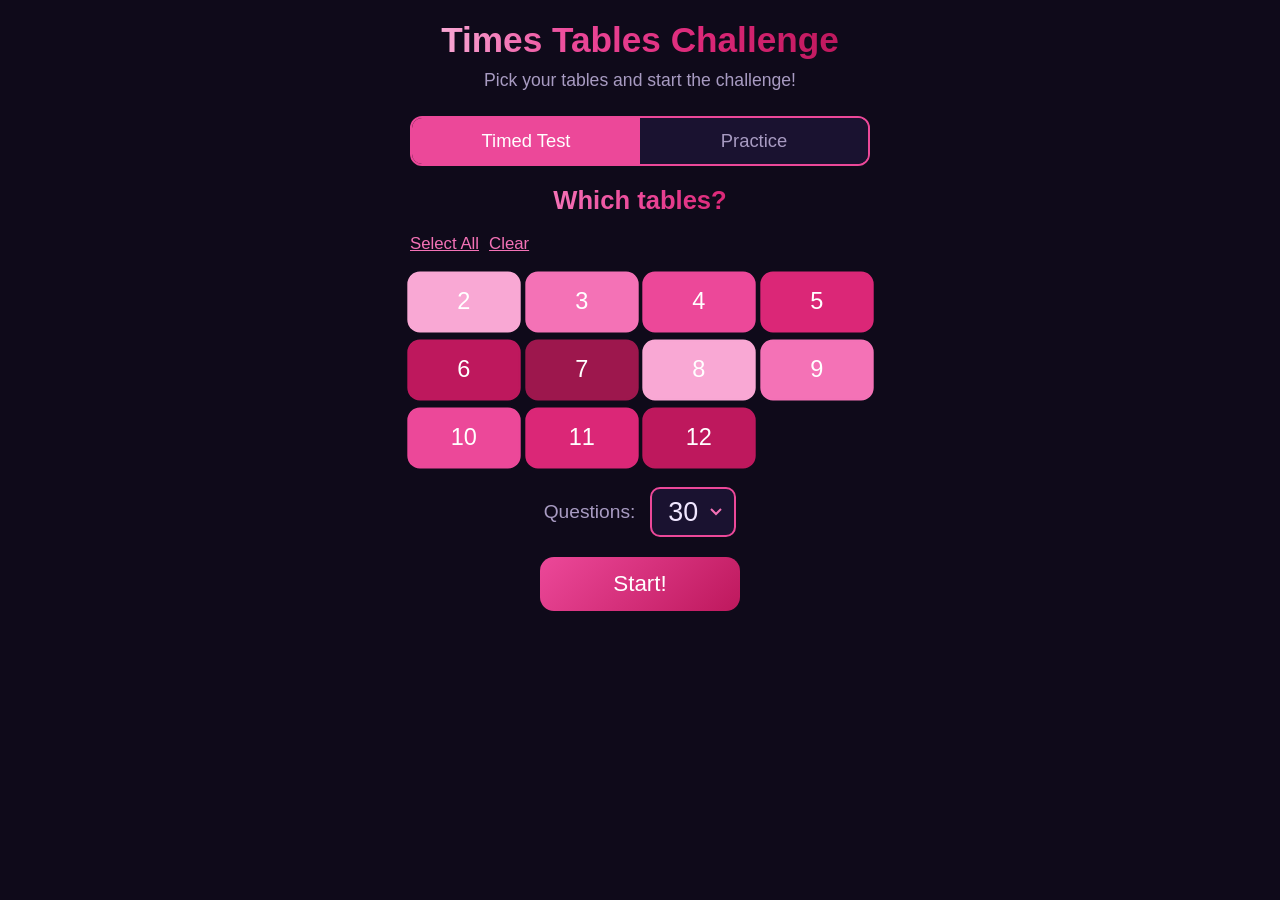
==== commit 79c1d73a: "Expand leaderboard to 30 slots" ====
--- a/index.html
+++ b/index.html
@@ -1025,7 +1025,7 @@
 
   // === HIGH SCORES (shared via Cloudflare Worker API) ===
   const API_URL = 'https://times-tables-api.cloudflarepages-585.workers.dev/api/scores';
-  const MAX_HIGH_SCORES = 10;
+  const MAX_HIGH_SCORES = 30;
   let cachedScores = [];
 
   async function fetchHighScores() {
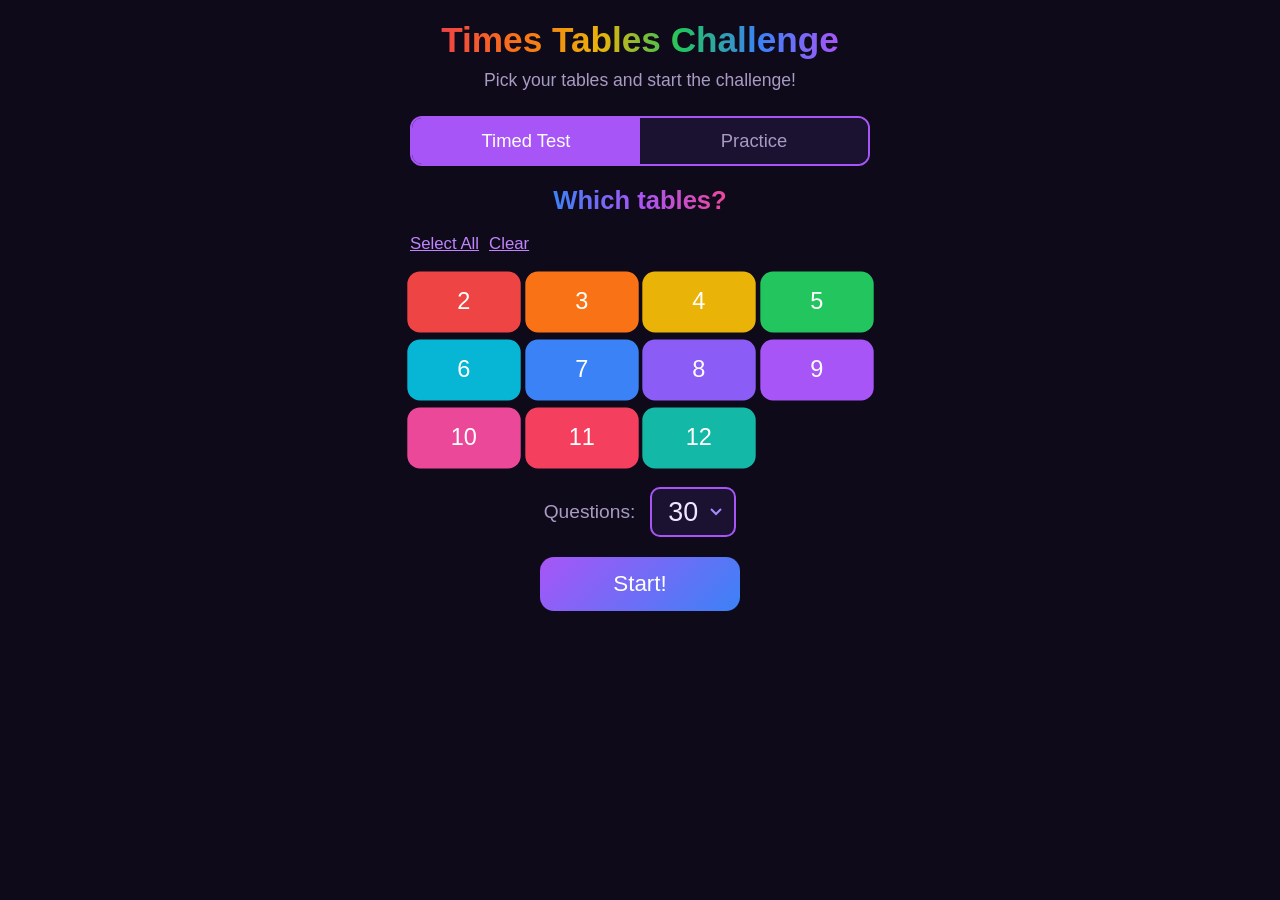
==== commit 6c94b11d: "Back to rainbow theme (keeping 30-slot leaderboard)" ====
--- a/index.html
+++ b/index.html
@@ -11,8 +11,8 @@
   * { margin: 0; padding: 0; box-sizing: border-box; -webkit-tap-highlight-color: transparent; }
 
   :root {
-    --primary: #ec4899;
-    --primary-light: #f472b6;
+    --primary: #a855f7;
+    --primary-light: #c084fc;
     --success: #10b981;
     --danger: #ef4444;
     --warning: #f59e0b;
@@ -20,12 +20,12 @@
     --card: #1a1230;
     --text: #f0e6ff;
     --text-dim: #a89bc2;
-    --pink-1: #ec4899;
-    --pink-2: #f472b6;
-    --pink-3: #db2777;
-    --pink-4: #be185d;
-    --pink-5: #f9a8d4;
-    --pink-6: #9d174d;
+    --rainbow-1: #ef4444;
+    --rainbow-2: #f97316;
+    --rainbow-3: #eab308;
+    --rainbow-4: #22c55e;
+    --rainbow-5: #3b82f6;
+    --rainbow-6: #a855f7;
   }
 
   body {
@@ -44,8 +44,8 @@
   .screen.active { display: flex; }
 
   h1 { font-size: 2.2em; text-align: center; margin-bottom: 10px; }
-  h1 { background: linear-gradient(90deg, #f9a8d4, #ec4899, #db2777, #be185d); -webkit-background-clip: text; -webkit-text-fill-color: transparent; background-clip: text; }
-  h2 { font-size: 1.6em; text-align: center; margin-bottom: 15px; background: linear-gradient(90deg, #f472b6, #ec4899, #db2777); -webkit-background-clip: text; -webkit-text-fill-color: transparent; background-clip: text; }
+  h1 { background: linear-gradient(90deg, #ef4444, #f97316, #eab308, #22c55e, #3b82f6, #a855f7); -webkit-background-clip: text; -webkit-text-fill-color: transparent; background-clip: text; }
+  h2 { font-size: 1.6em; text-align: center; margin-bottom: 15px; background: linear-gradient(90deg, #3b82f6, #a855f7, #ec4899); -webkit-background-clip: text; -webkit-text-fill-color: transparent; background-clip: text; }
 
   .subtitle { font-size: 1.1em; color: var(--text-dim); text-align: center; margin-bottom: 25px; }
 
@@ -71,33 +71,33 @@
     -webkit-user-select: none;
     user-select: none;
   }
-  .table-btn:nth-child(1)  { border-color: #f9a8d4; }
-  .table-btn:nth-child(2)  { border-color: #f472b6; }
-  .table-btn:nth-child(3)  { border-color: #ec4899; }
-  .table-btn:nth-child(4)  { border-color: #db2777; }
-  .table-btn:nth-child(5)  { border-color: #be185d; }
-  .table-btn:nth-child(6)  { border-color: #9d174d; }
-  .table-btn:nth-child(7)  { border-color: #f9a8d4; }
-  .table-btn:nth-child(8)  { border-color: #f472b6; }
+  .table-btn:nth-child(1)  { border-color: #ef4444; }
+  .table-btn:nth-child(2)  { border-color: #f97316; }
+  .table-btn:nth-child(3)  { border-color: #eab308; }
+  .table-btn:nth-child(4)  { border-color: #22c55e; }
+  .table-btn:nth-child(5)  { border-color: #06b6d4; }
+  .table-btn:nth-child(6)  { border-color: #3b82f6; }
+  .table-btn:nth-child(7)  { border-color: #8b5cf6; }
+  .table-btn:nth-child(8)  { border-color: #a855f7; }
   .table-btn:nth-child(9)  { border-color: #ec4899; }
-  .table-btn:nth-child(10) { border-color: #db2777; }
-  .table-btn:nth-child(11) { border-color: #be185d; }
+  .table-btn:nth-child(10) { border-color: #f43f5e; }
+  .table-btn:nth-child(11) { border-color: #14b8a6; }
 
   .table-btn.selected {
     color: white;
     transform: scale(1.05);
   }
-  .table-btn:nth-child(1).selected  { background: #f9a8d4; border-color: #f9a8d4; }
-  .table-btn:nth-child(2).selected  { background: #f472b6; border-color: #f472b6; }
-  .table-btn:nth-child(3).selected  { background: #ec4899; border-color: #ec4899; }
-  .table-btn:nth-child(4).selected  { background: #db2777; border-color: #db2777; }
-  .table-btn:nth-child(5).selected  { background: #be185d; border-color: #be185d; }
-  .table-btn:nth-child(6).selected  { background: #9d174d; border-color: #9d174d; }
-  .table-btn:nth-child(7).selected  { background: #f9a8d4; border-color: #f9a8d4; }
-  .table-btn:nth-child(8).selected  { background: #f472b6; border-color: #f472b6; }
+  .table-btn:nth-child(1).selected  { background: #ef4444; border-color: #ef4444; }
+  .table-btn:nth-child(2).selected  { background: #f97316; border-color: #f97316; }
+  .table-btn:nth-child(3).selected  { background: #eab308; border-color: #eab308; }
+  .table-btn:nth-child(4).selected  { background: #22c55e; border-color: #22c55e; }
+  .table-btn:nth-child(5).selected  { background: #06b6d4; border-color: #06b6d4; }
+  .table-btn:nth-child(6).selected  { background: #3b82f6; border-color: #3b82f6; }
+  .table-btn:nth-child(7).selected  { background: #8b5cf6; border-color: #8b5cf6; }
+  .table-btn:nth-child(8).selected  { background: #a855f7; border-color: #a855f7; }
   .table-btn:nth-child(9).selected  { background: #ec4899; border-color: #ec4899; }
-  .table-btn:nth-child(10).selected { background: #db2777; border-color: #db2777; }
-  .table-btn:nth-child(11).selected { background: #be185d; border-color: #be185d; }
+  .table-btn:nth-child(10).selected { background: #f43f5e; border-color: #f43f5e; }
+  .table-btn:nth-child(11).selected { background: #14b8a6; border-color: #14b8a6; }
 
   .table-btn:active { transform: scale(0.95); }
 
@@ -118,7 +118,7 @@
     font-family: 'Segoe UI', Roboto, -apple-system, BlinkMacSystemFont, sans-serif;
     font-size: 1.4em;
     padding: 8px 16px;
-    border: 2px solid #ec4899;
+    border: 2px solid #a855f7;
     border-radius: 10px;
     background: var(--card);
     color: var(--text);
@@ -126,7 +126,7 @@
     outline: none;
     -webkit-appearance: none;
     appearance: none;
-    background-image: url("data:image/svg+xml,%3Csvg xmlns='http://www.w3.org/2000/svg' width='12' height='8'%3E%3Cpath d='M1 1l5 5 5-5' stroke='%23f472b6' stroke-width='2' fill='none'/%3E%3C/svg%3E");
+    background-image: url("data:image/svg+xml,%3Csvg xmlns='http://www.w3.org/2000/svg' width='12' height='8'%3E%3Cpath d='M1 1l5 5 5-5' stroke='%23a78bfa' stroke-width='2' fill='none'/%3E%3C/svg%3E");
     background-repeat: no-repeat;
     background-position: right 12px center;
     padding-right: 36px;
@@ -153,7 +153,7 @@
 
   .btn:active { transform: scale(0.95); }
 
-  .btn-primary { background: linear-gradient(135deg, #ec4899, #be185d); }
+  .btn-primary { background: linear-gradient(135deg, #a855f7, #3b82f6); }
   .btn-success { background: linear-gradient(135deg, #22c55e, #06b6d4); }
   .btn-danger { background: linear-gradient(135deg, #ef4444, #f97316); }
   .btn-secondary { background: linear-gradient(135deg, #6b7280, #4b5563); }
@@ -174,7 +174,7 @@
 
   .progress-fill {
     height: 100%;
-    background: linear-gradient(90deg, #f9a8d4, #f472b6, #ec4899, #db2777, #be185d, #9d174d);
+    background: linear-gradient(90deg, #ef4444, #f97316, #eab308, #22c55e, #3b82f6, #a855f7);
     border-radius: 4px;
     transition: width 0.3s;
   }
@@ -225,12 +225,12 @@
     -webkit-user-select: none;
     user-select: none;
   }
-  .choice-btn:nth-child(1) { border-color: #f9a8d4; }
-  .choice-btn:nth-child(2) { border-color: #f472b6; }
-  .choice-btn:nth-child(3) { border-color: #ec4899; }
-  .choice-btn:nth-child(4) { border-color: #db2777; }
-  .choice-btn:nth-child(5) { border-color: #be185d; }
-  .choice-btn:nth-child(6) { border-color: #9d174d; }
+  .choice-btn:nth-child(1) { border-color: #ef4444; }
+  .choice-btn:nth-child(2) { border-color: #f97316; }
+  .choice-btn:nth-child(3) { border-color: #eab308; }
+  .choice-btn:nth-child(4) { border-color: #22c55e; }
+  .choice-btn:nth-child(5) { border-color: #3b82f6; }
+  .choice-btn:nth-child(6) { border-color: #a855f7; }
 
   .choice-btn:active:not(.disabled) { transform: scale(0.95); }
 
@@ -369,7 +369,7 @@
 
   .speed-badge.lightning { background: rgba(251, 191, 36, 0.2); color: #fbbf24; }
   .speed-badge.fast { background: rgba(16, 185, 129, 0.2); color: #10b981; }
-  .speed-badge.steady { background: rgba(236, 72, 153, 0.2); color: #f472b6; }
+  .speed-badge.steady { background: rgba(124, 58, 237, 0.2); color: #a78bfa; }
   .speed-badge.slow { background: rgba(239, 68, 68, 0.2); color: #ef4444; }
 
   /* === MODE TOGGLE === */
@@ -530,7 +530,7 @@
   <div class="results-card">
     <div class="score-big" id="results-score"></div>
     <div id="new-high-score" style="display:none; text-align:center; margin: 5px 0;">
-      <span style="background: linear-gradient(135deg, #f9a8d4, #ec4899, #db2777, #be185d); color: white; padding: 4px 16px; border-radius: 20px; font-size: 1.1em;">NEW HIGH SCORE!</span>
+      <span style="background: linear-gradient(135deg, #ef4444, #f97316, #eab308, #22c55e, #3b82f6, #a855f7); color: white; padding: 4px 16px; border-radius: 20px; font-size: 1.1em;">NEW HIGH SCORE!</span>
     </div>
     <div id="speed-badge-container"></div>
     <div class="stat-grid">
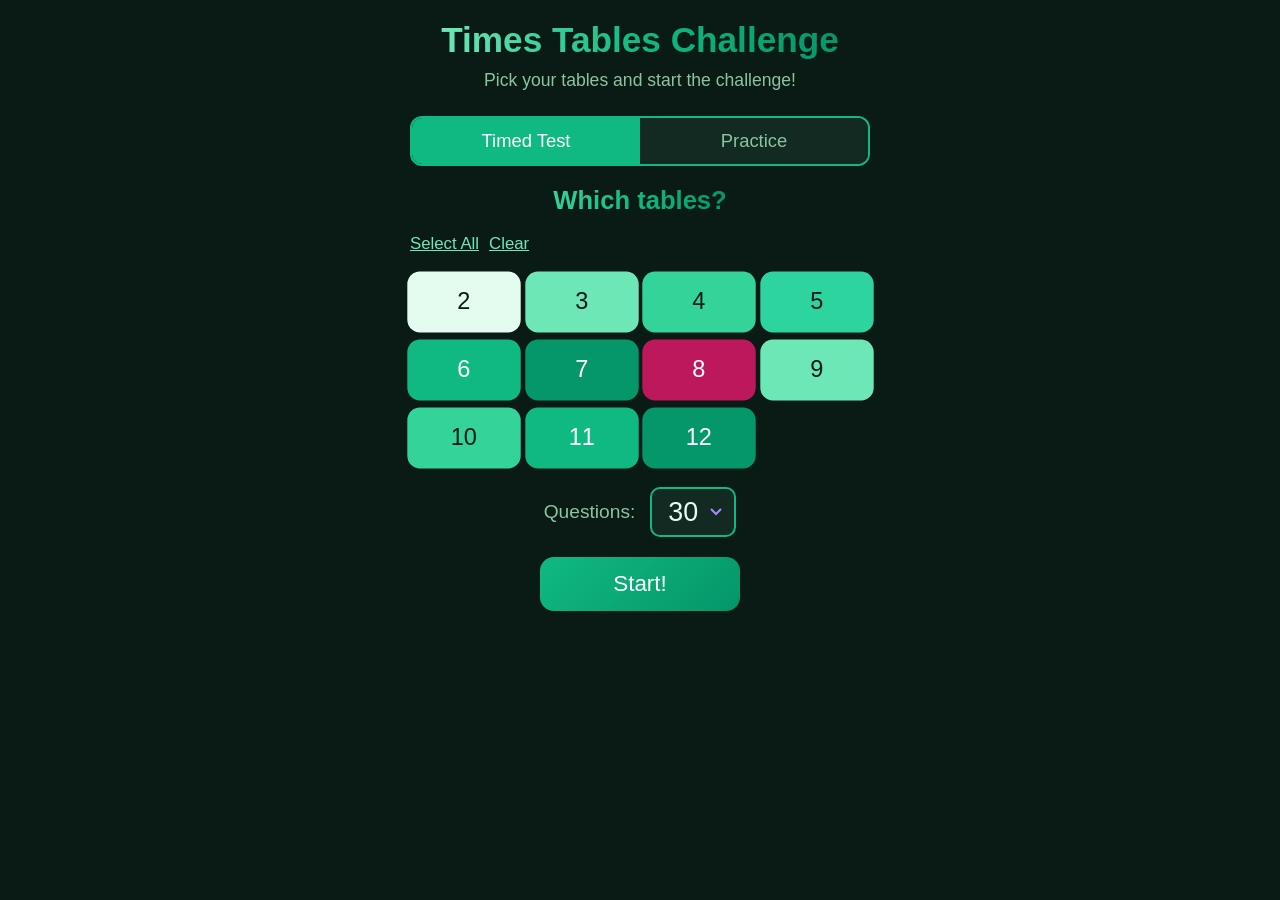
==== commit 64168126: "Change colour scheme from pink to green" ====
--- a/index.html
+++ b/index.html
@@ -11,21 +11,21 @@
   * { margin: 0; padding: 0; box-sizing: border-box; -webkit-tap-highlight-color: transparent; }
 
   :root {
-    --primary: #a855f7;
-    --primary-light: #c084fc;
+    --primary: #10b981;
+    --primary-light: #6ee7b7;
     --success: #10b981;
     --danger: #ef4444;
     --warning: #f59e0b;
-    --bg: #0f0a1a;
-    --card: #1a1230;
-    --text: #f0e6ff;
-    --text-dim: #a89bc2;
-    --rainbow-1: #ef4444;
-    --rainbow-2: #f97316;
-    --rainbow-3: #eab308;
-    --rainbow-4: #22c55e;
-    --rainbow-5: #3b82f6;
-    --rainbow-6: #a855f7;
+    --bg: #0a1a14;
+    --card: #122a22;
+    --text: #e4fcf0;
+    --text-dim: #8bc4a0;
+    --pink-1: #34d399;
+    --pink-2: #10b981;
+    --pink-3: #059669;
+    --pink-4: #6ee7b7;
+    --pink-5: #2dd4a0;
+    --pink-6: #047857;
   }
 
   body {
@@ -44,8 +44,8 @@
   .screen.active { display: flex; }
 
   h1 { font-size: 2.2em; text-align: center; margin-bottom: 10px; }
-  h1 { background: linear-gradient(90deg, #ef4444, #f97316, #eab308, #22c55e, #3b82f6, #a855f7); -webkit-background-clip: text; -webkit-text-fill-color: transparent; background-clip: text; }
-  h2 { font-size: 1.6em; text-align: center; margin-bottom: 15px; background: linear-gradient(90deg, #3b82f6, #a855f7, #ec4899); -webkit-background-clip: text; -webkit-text-fill-color: transparent; background-clip: text; }
+  h1 { background: linear-gradient(90deg, #6ee7b7, #10b981, #059669); -webkit-background-clip: text; -webkit-text-fill-color: transparent; background-clip: text; }
+  h2 { font-size: 1.6em; text-align: center; margin-bottom: 15px; background: linear-gradient(90deg, #34d399, #10b981, #059669); -webkit-background-clip: text; -webkit-text-fill-color: transparent; background-clip: text; }
 
   .subtitle { font-size: 1.1em; color: var(--text-dim); text-align: center; margin-bottom: 25px; }
 
@@ -71,33 +71,33 @@
     -webkit-user-select: none;
     user-select: none;
   }
-  .table-btn:nth-child(1)  { border-color: #ef4444; }
-  .table-btn:nth-child(2)  { border-color: #f97316; }
-  .table-btn:nth-child(3)  { border-color: #eab308; }
-  .table-btn:nth-child(4)  { border-color: #22c55e; }
-  .table-btn:nth-child(5)  { border-color: #06b6d4; }
-  .table-btn:nth-child(6)  { border-color: #3b82f6; }
-  .table-btn:nth-child(7)  { border-color: #8b5cf6; }
-  .table-btn:nth-child(8)  { border-color: #a855f7; }
-  .table-btn:nth-child(9)  { border-color: #ec4899; }
-  .table-btn:nth-child(10) { border-color: #f43f5e; }
-  .table-btn:nth-child(11) { border-color: #14b8a6; }
+  .table-btn:nth-child(1)  { border-color: #e4fcf0; }
+  .table-btn:nth-child(2)  { border-color: #6ee7b7; }
+  .table-btn:nth-child(3)  { border-color: #34d399; }
+  .table-btn:nth-child(4)  { border-color: #2dd4a0; }
+  .table-btn:nth-child(5)  { border-color: #10b981; }
+  .table-btn:nth-child(6)  { border-color: #059669; }
+  .table-btn:nth-child(7)  { border-color: #be185d; }
+  .table-btn:nth-child(8)  { border-color: #6ee7b7; }
+  .table-btn:nth-child(9)  { border-color: #34d399; }
+  .table-btn:nth-child(10) { border-color: #10b981; }
+  .table-btn:nth-child(11) { border-color: #059669; }
 
   .table-btn.selected {
     color: white;
     transform: scale(1.05);
   }
-  .table-btn:nth-child(1).selected  { background: #ef4444; border-color: #ef4444; }
-  .table-btn:nth-child(2).selected  { background: #f97316; border-color: #f97316; }
-  .table-btn:nth-child(3).selected  { background: #eab308; border-color: #eab308; }
-  .table-btn:nth-child(4).selected  { background: #22c55e; border-color: #22c55e; }
-  .table-btn:nth-child(5).selected  { background: #06b6d4; border-color: #06b6d4; }
-  .table-btn:nth-child(6).selected  { background: #3b82f6; border-color: #3b82f6; }
-  .table-btn:nth-child(7).selected  { background: #8b5cf6; border-color: #8b5cf6; }
-  .table-btn:nth-child(8).selected  { background: #a855f7; border-color: #a855f7; }
-  .table-btn:nth-child(9).selected  { background: #ec4899; border-color: #ec4899; }
-  .table-btn:nth-child(10).selected { background: #f43f5e; border-color: #f43f5e; }
-  .table-btn:nth-child(11).selected { background: #14b8a6; border-color: #14b8a6; }
+  .table-btn:nth-child(1).selected  { background: #e4fcf0; border-color: #e4fcf0; color: #0a1a14; }
+  .table-btn:nth-child(2).selected  { background: #6ee7b7; border-color: #6ee7b7; color: #0a1a14; }
+  .table-btn:nth-child(3).selected  { background: #34d399; border-color: #34d399; color: #0a1a14; }
+  .table-btn:nth-child(4).selected  { background: #2dd4a0; border-color: #2dd4a0; color: #0a1a14; }
+  .table-btn:nth-child(5).selected  { background: #10b981; border-color: #10b981; }
+  .table-btn:nth-child(6).selected  { background: #059669; border-color: #059669; }
+  .table-btn:nth-child(7).selected  { background: #be185d; border-color: #be185d; }
+  .table-btn:nth-child(8).selected  { background: #6ee7b7; border-color: #6ee7b7; color: #0a1a14; }
+  .table-btn:nth-child(9).selected  { background: #34d399; border-color: #34d399; color: #0a1a14; }
+  .table-btn:nth-child(10).selected { background: #10b981; border-color: #10b981; }
+  .table-btn:nth-child(11).selected { background: #059669; border-color: #059669; }
 
   .table-btn:active { transform: scale(0.95); }
 
@@ -118,7 +118,7 @@
     font-family: 'Segoe UI', Roboto, -apple-system, BlinkMacSystemFont, sans-serif;
     font-size: 1.4em;
     padding: 8px 16px;
-    border: 2px solid #a855f7;
+    border: 2px solid #10b981;
     border-radius: 10px;
     background: var(--card);
     color: var(--text);
@@ -153,9 +153,9 @@
 
   .btn:active { transform: scale(0.95); }
 
-  .btn-primary { background: linear-gradient(135deg, #a855f7, #3b82f6); }
-  .btn-success { background: linear-gradient(135deg, #22c55e, #06b6d4); }
-  .btn-danger { background: linear-gradient(135deg, #ef4444, #f97316); }
+  .btn-primary { background: linear-gradient(135deg, #10b981, #059669); }
+  .btn-success { background: linear-gradient(135deg, #10b981, #059669); }
+  .btn-danger { background: linear-gradient(135deg, #ef4444, #dc2626); }
   .btn-secondary { background: linear-gradient(135deg, #6b7280, #4b5563); }
 
   .btn:disabled { opacity: 0.4; cursor: default; transform: none; }
@@ -174,7 +174,7 @@
 
   .progress-fill {
     height: 100%;
-    background: linear-gradient(90deg, #ef4444, #f97316, #eab308, #22c55e, #3b82f6, #a855f7);
+    background: linear-gradient(90deg, #6ee7b7, #10b981, #059669, #be185d, #10b981, #6ee7b7);
     border-radius: 4px;
     transition: width 0.3s;
   }
@@ -225,12 +225,12 @@
     -webkit-user-select: none;
     user-select: none;
   }
-  .choice-btn:nth-child(1) { border-color: #ef4444; }
-  .choice-btn:nth-child(2) { border-color: #f97316; }
-  .choice-btn:nth-child(3) { border-color: #eab308; }
-  .choice-btn:nth-child(4) { border-color: #22c55e; }
-  .choice-btn:nth-child(5) { border-color: #3b82f6; }
-  .choice-btn:nth-child(6) { border-color: #a855f7; }
+  .choice-btn:nth-child(1) { border-color: #6ee7b7; }
+  .choice-btn:nth-child(2) { border-color: #34d399; }
+  .choice-btn:nth-child(3) { border-color: #10b981; }
+  .choice-btn:nth-child(4) { border-color: #059669; }
+  .choice-btn:nth-child(5) { border-color: #2dd4a0; }
+  .choice-btn:nth-child(6) { border-color: #be185d; }
 
   .choice-btn:active:not(.disabled) { transform: scale(0.95); }
 
@@ -370,7 +370,7 @@
   .speed-badge.lightning { background: rgba(251, 191, 36, 0.2); color: #fbbf24; }
   .speed-badge.fast { background: rgba(16, 185, 129, 0.2); color: #10b981; }
   .speed-badge.steady { background: rgba(124, 58, 237, 0.2); color: #a78bfa; }
-  .speed-badge.slow { background: rgba(239, 68, 68, 0.2); color: #ef4444; }
+  .speed-badge.slow { background: rgba(239, 68, 68, 0.2); color: #f87171; }
 
   /* === MODE TOGGLE === */
   .mode-toggle {
@@ -450,7 +450,7 @@
     border-radius: 10px;
     cursor: pointer;
     color: white;
-    background: linear-gradient(135deg, #ef4444, #dc2626);
+    background: linear-gradient(135deg, #059669, #be185d);
     margin-top: 10px;
   }
 
@@ -530,7 +530,7 @@
   <div class="results-card">
     <div class="score-big" id="results-score"></div>
     <div id="new-high-score" style="display:none; text-align:center; margin: 5px 0;">
-      <span style="background: linear-gradient(135deg, #ef4444, #f97316, #eab308, #22c55e, #3b82f6, #a855f7); color: white; padding: 4px 16px; border-radius: 20px; font-size: 1.1em;">NEW HIGH SCORE!</span>
+      <span style="background: linear-gradient(135deg, #6ee7b7, #10b981, #059669); color: white; padding: 4px 16px; border-radius: 20px; font-size: 1.1em;">NEW HIGH SCORE!</span>
     </div>
     <div id="speed-badge-container"></div>
     <div class="stat-grid">
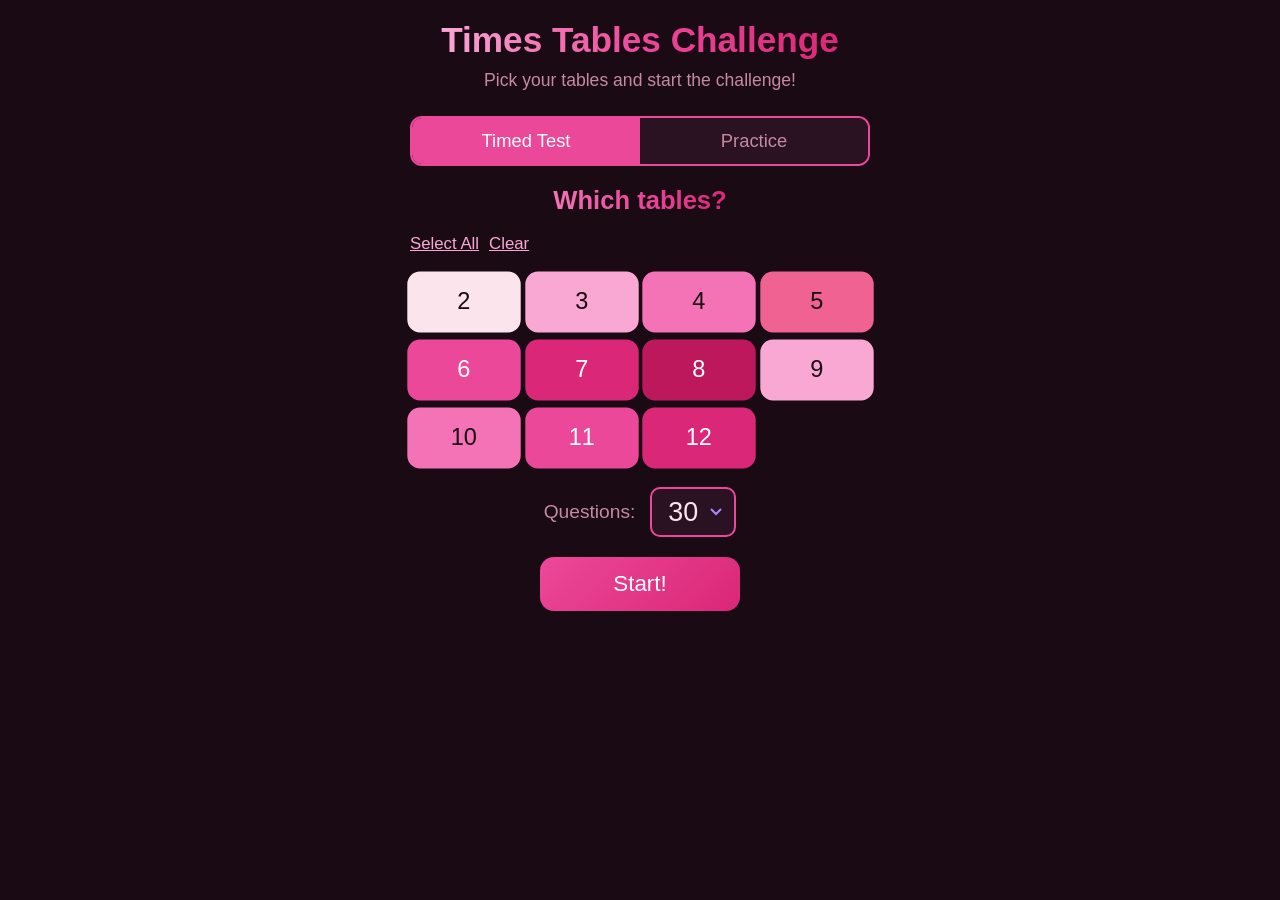
==== commit 31cd7839: "Revert colour scheme back to pink" ====
--- a/index.html
+++ b/index.html
@@ -11,21 +11,21 @@
   * { margin: 0; padding: 0; box-sizing: border-box; -webkit-tap-highlight-color: transparent; }
 
   :root {
-    --primary: #10b981;
-    --primary-light: #6ee7b7;
-    --success: #10b981;
+    --primary: #ec4899;
+    --primary-light: #f9a8d4;
+    --success: #ec4899;
     --danger: #ef4444;
     --warning: #f59e0b;
-    --bg: #0a1a14;
-    --card: #122a22;
-    --text: #e4fcf0;
-    --text-dim: #8bc4a0;
-    --pink-1: #34d399;
-    --pink-2: #10b981;
-    --pink-3: #059669;
-    --pink-4: #6ee7b7;
-    --pink-5: #2dd4a0;
-    --pink-6: #047857;
+    --bg: #1a0a14;
+    --card: #2a1222;
+    --text: #fce4ec;
+    --text-dim: #c48b9f;
+    --pink-1: #f472b6;
+    --pink-2: #ec4899;
+    --pink-3: #db2777;
+    --pink-4: #f9a8d4;
+    --pink-5: #f06292;
+    --pink-6: #e91e90;
   }
 
   body {
@@ -44,8 +44,8 @@
   .screen.active { display: flex; }
 
   h1 { font-size: 2.2em; text-align: center; margin-bottom: 10px; }
-  h1 { background: linear-gradient(90deg, #6ee7b7, #10b981, #059669); -webkit-background-clip: text; -webkit-text-fill-color: transparent; background-clip: text; }
-  h2 { font-size: 1.6em; text-align: center; margin-bottom: 15px; background: linear-gradient(90deg, #34d399, #10b981, #059669); -webkit-background-clip: text; -webkit-text-fill-color: transparent; background-clip: text; }
+  h1 { background: linear-gradient(90deg, #f9a8d4, #ec4899, #db2777); -webkit-background-clip: text; -webkit-text-fill-color: transparent; background-clip: text; }
+  h2 { font-size: 1.6em; text-align: center; margin-bottom: 15px; background: linear-gradient(90deg, #f472b6, #ec4899, #db2777); -webkit-background-clip: text; -webkit-text-fill-color: transparent; background-clip: text; }
 
   .subtitle { font-size: 1.1em; color: var(--text-dim); text-align: center; margin-bottom: 25px; }
 
@@ -71,33 +71,33 @@
     -webkit-user-select: none;
     user-select: none;
   }
-  .table-btn:nth-child(1)  { border-color: #e4fcf0; }
-  .table-btn:nth-child(2)  { border-color: #6ee7b7; }
-  .table-btn:nth-child(3)  { border-color: #34d399; }
-  .table-btn:nth-child(4)  { border-color: #2dd4a0; }
-  .table-btn:nth-child(5)  { border-color: #10b981; }
-  .table-btn:nth-child(6)  { border-color: #059669; }
+  .table-btn:nth-child(1)  { border-color: #fce4ec; }
+  .table-btn:nth-child(2)  { border-color: #f9a8d4; }
+  .table-btn:nth-child(3)  { border-color: #f472b6; }
+  .table-btn:nth-child(4)  { border-color: #f06292; }
+  .table-btn:nth-child(5)  { border-color: #ec4899; }
+  .table-btn:nth-child(6)  { border-color: #db2777; }
   .table-btn:nth-child(7)  { border-color: #be185d; }
-  .table-btn:nth-child(8)  { border-color: #6ee7b7; }
-  .table-btn:nth-child(9)  { border-color: #34d399; }
-  .table-btn:nth-child(10) { border-color: #10b981; }
-  .table-btn:nth-child(11) { border-color: #059669; }
+  .table-btn:nth-child(8)  { border-color: #f9a8d4; }
+  .table-btn:nth-child(9)  { border-color: #f472b6; }
+  .table-btn:nth-child(10) { border-color: #ec4899; }
+  .table-btn:nth-child(11) { border-color: #db2777; }
 
   .table-btn.selected {
     color: white;
     transform: scale(1.05);
   }
-  .table-btn:nth-child(1).selected  { background: #e4fcf0; border-color: #e4fcf0; color: #0a1a14; }
-  .table-btn:nth-child(2).selected  { background: #6ee7b7; border-color: #6ee7b7; color: #0a1a14; }
-  .table-btn:nth-child(3).selected  { background: #34d399; border-color: #34d399; color: #0a1a14; }
-  .table-btn:nth-child(4).selected  { background: #2dd4a0; border-color: #2dd4a0; color: #0a1a14; }
-  .table-btn:nth-child(5).selected  { background: #10b981; border-color: #10b981; }
-  .table-btn:nth-child(6).selected  { background: #059669; border-color: #059669; }
+  .table-btn:nth-child(1).selected  { background: #fce4ec; border-color: #fce4ec; color: #1a0a14; }
+  .table-btn:nth-child(2).selected  { background: #f9a8d4; border-color: #f9a8d4; color: #1a0a14; }
+  .table-btn:nth-child(3).selected  { background: #f472b6; border-color: #f472b6; color: #1a0a14; }
+  .table-btn:nth-child(4).selected  { background: #f06292; border-color: #f06292; color: #1a0a14; }
+  .table-btn:nth-child(5).selected  { background: #ec4899; border-color: #ec4899; }
+  .table-btn:nth-child(6).selected  { background: #db2777; border-color: #db2777; }
   .table-btn:nth-child(7).selected  { background: #be185d; border-color: #be185d; }
-  .table-btn:nth-child(8).selected  { background: #6ee7b7; border-color: #6ee7b7; color: #0a1a14; }
-  .table-btn:nth-child(9).selected  { background: #34d399; border-color: #34d399; color: #0a1a14; }
-  .table-btn:nth-child(10).selected { background: #10b981; border-color: #10b981; }
-  .table-btn:nth-child(11).selected { background: #059669; border-color: #059669; }
+  .table-btn:nth-child(8).selected  { background: #f9a8d4; border-color: #f9a8d4; color: #1a0a14; }
+  .table-btn:nth-child(9).selected  { background: #f472b6; border-color: #f472b6; color: #1a0a14; }
+  .table-btn:nth-child(10).selected { background: #ec4899; border-color: #ec4899; }
+  .table-btn:nth-child(11).selected { background: #db2777; border-color: #db2777; }
 
   .table-btn:active { transform: scale(0.95); }
 
@@ -118,7 +118,7 @@
     font-family: 'Segoe UI', Roboto, -apple-system, BlinkMacSystemFont, sans-serif;
     font-size: 1.4em;
     padding: 8px 16px;
-    border: 2px solid #10b981;
+    border: 2px solid #ec4899;
     border-radius: 10px;
     background: var(--card);
     color: var(--text);
@@ -153,8 +153,8 @@
 
   .btn:active { transform: scale(0.95); }
 
-  .btn-primary { background: linear-gradient(135deg, #10b981, #059669); }
-  .btn-success { background: linear-gradient(135deg, #10b981, #059669); }
+  .btn-primary { background: linear-gradient(135deg, #ec4899, #db2777); }
+  .btn-success { background: linear-gradient(135deg, #ec4899, #db2777); }
   .btn-danger { background: linear-gradient(135deg, #ef4444, #dc2626); }
   .btn-secondary { background: linear-gradient(135deg, #6b7280, #4b5563); }
 
@@ -174,7 +174,7 @@
 
   .progress-fill {
     height: 100%;
-    background: linear-gradient(90deg, #6ee7b7, #10b981, #059669, #be185d, #10b981, #6ee7b7);
+    background: linear-gradient(90deg, #f9a8d4, #ec4899, #db2777, #be185d, #ec4899, #f9a8d4);
     border-radius: 4px;
     transition: width 0.3s;
   }
@@ -225,11 +225,11 @@
     -webkit-user-select: none;
     user-select: none;
   }
-  .choice-btn:nth-child(1) { border-color: #6ee7b7; }
-  .choice-btn:nth-child(2) { border-color: #34d399; }
-  .choice-btn:nth-child(3) { border-color: #10b981; }
-  .choice-btn:nth-child(4) { border-color: #059669; }
-  .choice-btn:nth-child(5) { border-color: #2dd4a0; }
+  .choice-btn:nth-child(1) { border-color: #f9a8d4; }
+  .choice-btn:nth-child(2) { border-color: #f472b6; }
+  .choice-btn:nth-child(3) { border-color: #ec4899; }
+  .choice-btn:nth-child(4) { border-color: #db2777; }
+  .choice-btn:nth-child(5) { border-color: #f06292; }
   .choice-btn:nth-child(6) { border-color: #be185d; }
 
   .choice-btn:active:not(.disabled) { transform: scale(0.95); }
@@ -368,7 +368,7 @@
   }
 
   .speed-badge.lightning { background: rgba(251, 191, 36, 0.2); color: #fbbf24; }
-  .speed-badge.fast { background: rgba(16, 185, 129, 0.2); color: #10b981; }
+  .speed-badge.fast { background: rgba(16, 185, 129, 0.2); color: #ec4899; }
   .speed-badge.steady { background: rgba(124, 58, 237, 0.2); color: #a78bfa; }
   .speed-badge.slow { background: rgba(239, 68, 68, 0.2); color: #f87171; }
 
@@ -450,7 +450,7 @@
     border-radius: 10px;
     cursor: pointer;
     color: white;
-    background: linear-gradient(135deg, #059669, #be185d);
+    background: linear-gradient(135deg, #db2777, #be185d);
     margin-top: 10px;
   }
 
@@ -530,7 +530,7 @@
   <div class="results-card">
     <div class="score-big" id="results-score"></div>
     <div id="new-high-score" style="display:none; text-align:center; margin: 5px 0;">
-      <span style="background: linear-gradient(135deg, #6ee7b7, #10b981, #059669); color: white; padding: 4px 16px; border-radius: 20px; font-size: 1.1em;">NEW HIGH SCORE!</span>
+      <span style="background: linear-gradient(135deg, #f9a8d4, #ec4899, #db2777); color: white; padding: 4px 16px; border-radius: 20px; font-size: 1.1em;">NEW HIGH SCORE!</span>
     </div>
     <div id="speed-badge-container"></div>
     <div class="stat-grid">
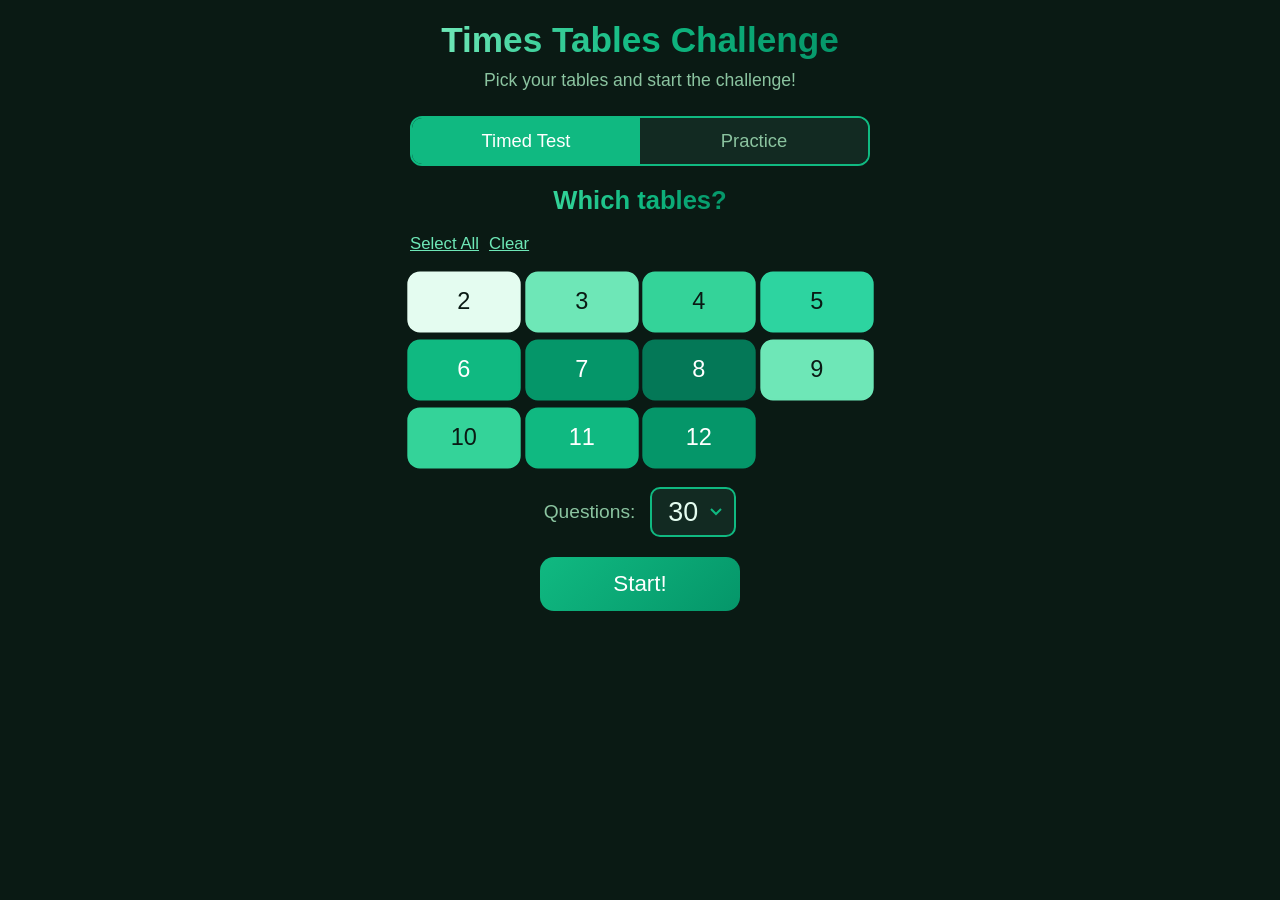
==== commit 039dc8c9: "Change theme from pink to green" ====
--- a/index.html
+++ b/index.html
@@ -11,21 +11,21 @@
   * { margin: 0; padding: 0; box-sizing: border-box; -webkit-tap-highlight-color: transparent; }
 
   :root {
-    --primary: #ec4899;
-    --primary-light: #f9a8d4;
-    --success: #ec4899;
+    --primary: #10b981;
+    --primary-light: #6ee7b7;
+    --success: #10b981;
     --danger: #ef4444;
     --warning: #f59e0b;
-    --bg: #1a0a14;
-    --card: #2a1222;
-    --text: #fce4ec;
-    --text-dim: #c48b9f;
-    --pink-1: #f472b6;
-    --pink-2: #ec4899;
-    --pink-3: #db2777;
-    --pink-4: #f9a8d4;
-    --pink-5: #f06292;
-    --pink-6: #e91e90;
+    --bg: #0a1a14;
+    --card: #122a22;
+    --text: #e4fcf0;
+    --text-dim: #8bc4a0;
+    --pink-1: #34d399;
+    --pink-2: #10b981;
+    --pink-3: #059669;
+    --pink-4: #6ee7b7;
+    --pink-5: #2dd4a0;
+    --pink-6: #047857;
   }
 
   body {
@@ -44,8 +44,8 @@
   .screen.active { display: flex; }
 
   h1 { font-size: 2.2em; text-align: center; margin-bottom: 10px; }
-  h1 { background: linear-gradient(90deg, #f9a8d4, #ec4899, #db2777); -webkit-background-clip: text; -webkit-text-fill-color: transparent; background-clip: text; }
-  h2 { font-size: 1.6em; text-align: center; margin-bottom: 15px; background: linear-gradient(90deg, #f472b6, #ec4899, #db2777); -webkit-background-clip: text; -webkit-text-fill-color: transparent; background-clip: text; }
+  h1 { background: linear-gradient(90deg, #6ee7b7, #10b981, #059669); -webkit-background-clip: text; -webkit-text-fill-color: transparent; background-clip: text; }
+  h2 { font-size: 1.6em; text-align: center; margin-bottom: 15px; background: linear-gradient(90deg, #34d399, #10b981, #059669); -webkit-background-clip: text; -webkit-text-fill-color: transparent; background-clip: text; }
 
   .subtitle { font-size: 1.1em; color: var(--text-dim); text-align: center; margin-bottom: 25px; }
 
@@ -71,33 +71,33 @@
     -webkit-user-select: none;
     user-select: none;
   }
-  .table-btn:nth-child(1)  { border-color: #fce4ec; }
-  .table-btn:nth-child(2)  { border-color: #f9a8d4; }
-  .table-btn:nth-child(3)  { border-color: #f472b6; }
-  .table-btn:nth-child(4)  { border-color: #f06292; }
-  .table-btn:nth-child(5)  { border-color: #ec4899; }
-  .table-btn:nth-child(6)  { border-color: #db2777; }
-  .table-btn:nth-child(7)  { border-color: #be185d; }
-  .table-btn:nth-child(8)  { border-color: #f9a8d4; }
-  .table-btn:nth-child(9)  { border-color: #f472b6; }
-  .table-btn:nth-child(10) { border-color: #ec4899; }
-  .table-btn:nth-child(11) { border-color: #db2777; }
+  .table-btn:nth-child(1)  { border-color: #e4fcf0; }
+  .table-btn:nth-child(2)  { border-color: #6ee7b7; }
+  .table-btn:nth-child(3)  { border-color: #34d399; }
+  .table-btn:nth-child(4)  { border-color: #2dd4a0; }
+  .table-btn:nth-child(5)  { border-color: #10b981; }
+  .table-btn:nth-child(6)  { border-color: #059669; }
+  .table-btn:nth-child(7)  { border-color: #047857; }
+  .table-btn:nth-child(8)  { border-color: #6ee7b7; }
+  .table-btn:nth-child(9)  { border-color: #34d399; }
+  .table-btn:nth-child(10) { border-color: #10b981; }
+  .table-btn:nth-child(11) { border-color: #059669; }
 
   .table-btn.selected {
     color: white;
     transform: scale(1.05);
   }
-  .table-btn:nth-child(1).selected  { background: #fce4ec; border-color: #fce4ec; color: #1a0a14; }
-  .table-btn:nth-child(2).selected  { background: #f9a8d4; border-color: #f9a8d4; color: #1a0a14; }
-  .table-btn:nth-child(3).selected  { background: #f472b6; border-color: #f472b6; color: #1a0a14; }
-  .table-btn:nth-child(4).selected  { background: #f06292; border-color: #f06292; color: #1a0a14; }
-  .table-btn:nth-child(5).selected  { background: #ec4899; border-color: #ec4899; }
-  .table-btn:nth-child(6).selected  { background: #db2777; border-color: #db2777; }
-  .table-btn:nth-child(7).selected  { background: #be185d; border-color: #be185d; }
-  .table-btn:nth-child(8).selected  { background: #f9a8d4; border-color: #f9a8d4; color: #1a0a14; }
-  .table-btn:nth-child(9).selected  { background: #f472b6; border-color: #f472b6; color: #1a0a14; }
-  .table-btn:nth-child(10).selected { background: #ec4899; border-color: #ec4899; }
-  .table-btn:nth-child(11).selected { background: #db2777; border-color: #db2777; }
+  .table-btn:nth-child(1).selected  { background: #e4fcf0; border-color: #e4fcf0; color: #0a1a14; }
+  .table-btn:nth-child(2).selected  { background: #6ee7b7; border-color: #6ee7b7; color: #0a1a14; }
+  .table-btn:nth-child(3).selected  { background: #34d399; border-color: #34d399; color: #0a1a14; }
+  .table-btn:nth-child(4).selected  { background: #2dd4a0; border-color: #2dd4a0; color: #0a1a14; }
+  .table-btn:nth-child(5).selected  { background: #10b981; border-color: #10b981; }
+  .table-btn:nth-child(6).selected  { background: #059669; border-color: #059669; }
+  .table-btn:nth-child(7).selected  { background: #047857; border-color: #047857; }
+  .table-btn:nth-child(8).selected  { background: #6ee7b7; border-color: #6ee7b7; color: #0a1a14; }
+  .table-btn:nth-child(9).selected  { background: #34d399; border-color: #34d399; color: #0a1a14; }
+  .table-btn:nth-child(10).selected { background: #10b981; border-color: #10b981; }
+  .table-btn:nth-child(11).selected { background: #059669; border-color: #059669; }
 
   .table-btn:active { transform: scale(0.95); }
 
@@ -118,7 +118,7 @@
     font-family: 'Segoe UI', Roboto, -apple-system, BlinkMacSystemFont, sans-serif;
     font-size: 1.4em;
     padding: 8px 16px;
-    border: 2px solid #ec4899;
+    border: 2px solid #10b981;
     border-radius: 10px;
     background: var(--card);
     color: var(--text);
@@ -126,7 +126,7 @@
     outline: none;
     -webkit-appearance: none;
     appearance: none;
-    background-image: url("data:image/svg+xml,%3Csvg xmlns='http://www.w3.org/2000/svg' width='12' height='8'%3E%3Cpath d='M1 1l5 5 5-5' stroke='%23a78bfa' stroke-width='2' fill='none'/%3E%3C/svg%3E");
+    background-image: url("data:image/svg+xml,%3Csvg xmlns='http://www.w3.org/2000/svg' width='12' height='8'%3E%3Cpath d='M1 1l5 5 5-5' stroke='%2310b981' stroke-width='2' fill='none'/%3E%3C/svg%3E");
     background-repeat: no-repeat;
     background-position: right 12px center;
     padding-right: 36px;
@@ -153,8 +153,8 @@
 
   .btn:active { transform: scale(0.95); }
 
-  .btn-primary { background: linear-gradient(135deg, #ec4899, #db2777); }
-  .btn-success { background: linear-gradient(135deg, #ec4899, #db2777); }
+  .btn-primary { background: linear-gradient(135deg, #10b981, #059669); }
+  .btn-success { background: linear-gradient(135deg, #10b981, #059669); }
   .btn-danger { background: linear-gradient(135deg, #ef4444, #dc2626); }
   .btn-secondary { background: linear-gradient(135deg, #6b7280, #4b5563); }
 
@@ -174,7 +174,7 @@
 
   .progress-fill {
     height: 100%;
-    background: linear-gradient(90deg, #f9a8d4, #ec4899, #db2777, #be185d, #ec4899, #f9a8d4);
+    background: linear-gradient(90deg, #6ee7b7, #10b981, #059669, #047857, #10b981, #6ee7b7);
     border-radius: 4px;
     transition: width 0.3s;
   }
@@ -225,12 +225,12 @@
     -webkit-user-select: none;
     user-select: none;
   }
-  .choice-btn:nth-child(1) { border-color: #f9a8d4; }
-  .choice-btn:nth-child(2) { border-color: #f472b6; }
-  .choice-btn:nth-child(3) { border-color: #ec4899; }
-  .choice-btn:nth-child(4) { border-color: #db2777; }
-  .choice-btn:nth-child(5) { border-color: #f06292; }
-  .choice-btn:nth-child(6) { border-color: #be185d; }
+  .choice-btn:nth-child(1) { border-color: #6ee7b7; }
+  .choice-btn:nth-child(2) { border-color: #34d399; }
+  .choice-btn:nth-child(3) { border-color: #10b981; }
+  .choice-btn:nth-child(4) { border-color: #059669; }
+  .choice-btn:nth-child(5) { border-color: #2dd4a0; }
+  .choice-btn:nth-child(6) { border-color: #047857; }
 
   .choice-btn:active:not(.disabled) { transform: scale(0.95); }
 
@@ -368,8 +368,8 @@
   }
 
   .speed-badge.lightning { background: rgba(251, 191, 36, 0.2); color: #fbbf24; }
-  .speed-badge.fast { background: rgba(16, 185, 129, 0.2); color: #ec4899; }
-  .speed-badge.steady { background: rgba(124, 58, 237, 0.2); color: #a78bfa; }
+  .speed-badge.fast { background: rgba(16, 185, 129, 0.2); color: #10b981; }
+  .speed-badge.steady { background: rgba(52, 211, 153, 0.18); color: #34d399; }
   .speed-badge.slow { background: rgba(239, 68, 68, 0.2); color: #f87171; }
 
   /* === MODE TOGGLE === */
@@ -432,7 +432,7 @@
   .hs-row.gold { background: rgba(251, 191, 36, 0.15); }
   .hs-row.silver { background: rgba(156, 163, 175, 0.1); }
   .hs-row.bronze { background: rgba(217, 119, 6, 0.1); }
-  .hs-row.normal { background: rgba(219, 39, 119, 0.05); }
+  .hs-row.normal { background: rgba(16, 185, 129, 0.08); }
   .hs-row.you { border: 2px solid var(--primary-light); }
 
   .hs-rank { width: 36px; font-size: 1.3em; text-align: center; }
@@ -450,7 +450,7 @@
     border-radius: 10px;
     cursor: pointer;
     color: white;
-    background: linear-gradient(135deg, #db2777, #be185d);
+    background: linear-gradient(135deg, #059669, #047857);
     margin-top: 10px;
   }
 
@@ -530,7 +530,7 @@
   <div class="results-card">
     <div class="score-big" id="results-score"></div>
     <div id="new-high-score" style="display:none; text-align:center; margin: 5px 0;">
-      <span style="background: linear-gradient(135deg, #f9a8d4, #ec4899, #db2777); color: white; padding: 4px 16px; border-radius: 20px; font-size: 1.1em;">NEW HIGH SCORE!</span>
+      <span style="background: linear-gradient(135deg, #6ee7b7, #10b981, #059669); color: white; padding: 4px 16px; border-radius: 20px; font-size: 1.1em;">NEW HIGH SCORE!</span>
     </div>
     <div id="speed-badge-container"></div>
     <div class="stat-grid">
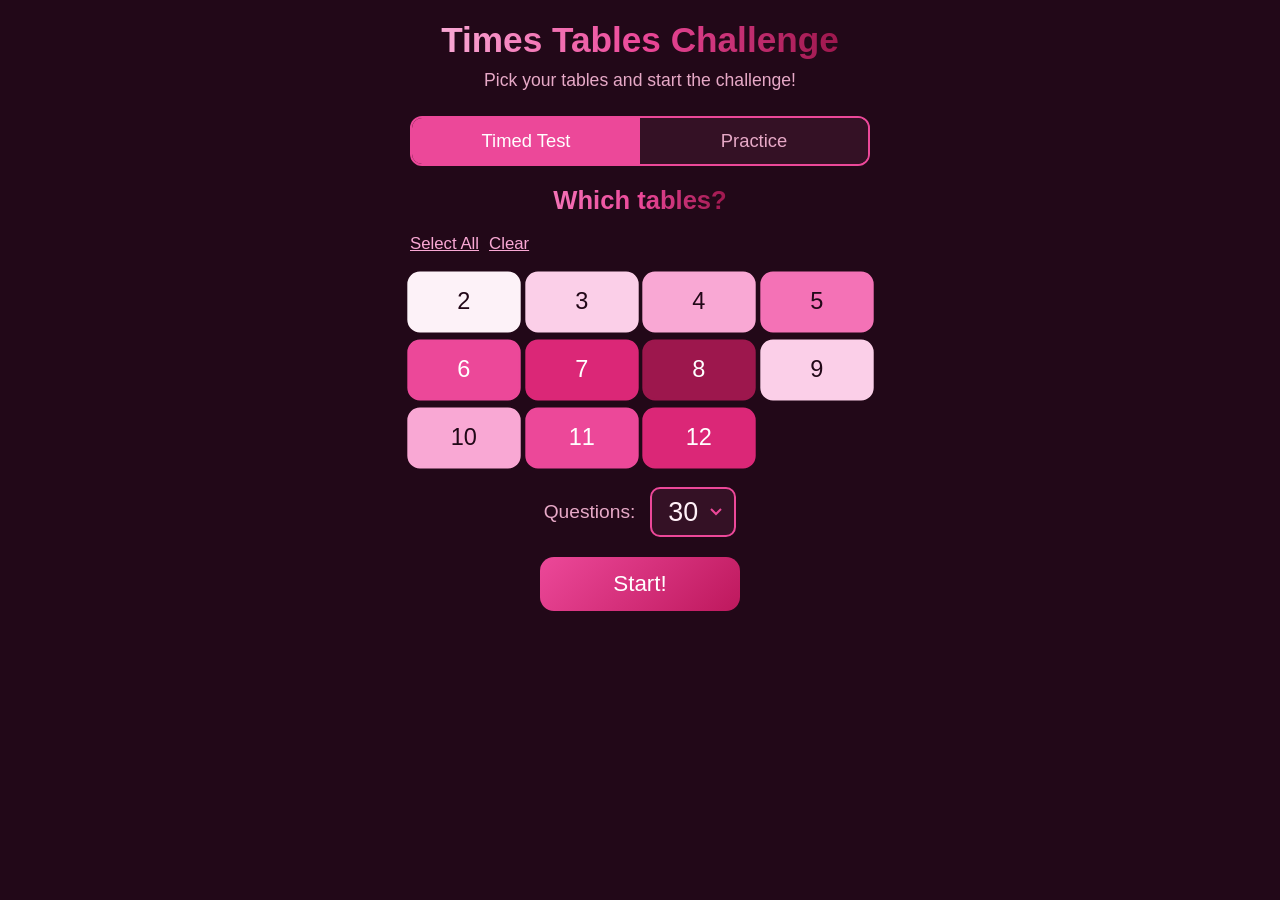
==== commit 460861f8: "Change theme from green to pink" ====
--- a/index.html
+++ b/index.html
@@ -11,21 +11,21 @@
   * { margin: 0; padding: 0; box-sizing: border-box; -webkit-tap-highlight-color: transparent; }
 
   :root {
-    --primary: #10b981;
-    --primary-light: #6ee7b7;
-    --success: #10b981;
+    --primary: #ec4899;
+    --primary-light: #f9a8d4;
+    --success: #ec4899;
     --danger: #ef4444;
     --warning: #f59e0b;
-    --bg: #0a1a14;
-    --card: #122a22;
-    --text: #e4fcf0;
-    --text-dim: #8bc4a0;
-    --pink-1: #34d399;
-    --pink-2: #10b981;
-    --pink-3: #059669;
-    --pink-4: #6ee7b7;
-    --pink-5: #2dd4a0;
-    --pink-6: #047857;
+    --bg: #220818;
+    --card: #341125;
+    --text: #fff1f8;
+    --text-dim: #e7a9c7;
+    --pink-1: #fdf2f8;
+    --pink-2: #f9a8d4;
+    --pink-3: #f472b6;
+    --pink-4: #ec4899;
+    --pink-5: #db2777;
+    --pink-6: #9d174d;
   }
 
   body {
@@ -44,8 +44,8 @@
   .screen.active { display: flex; }
 
   h1 { font-size: 2.2em; text-align: center; margin-bottom: 10px; }
-  h1 { background: linear-gradient(90deg, #6ee7b7, #10b981, #059669); -webkit-background-clip: text; -webkit-text-fill-color: transparent; background-clip: text; }
-  h2 { font-size: 1.6em; text-align: center; margin-bottom: 15px; background: linear-gradient(90deg, #34d399, #10b981, #059669); -webkit-background-clip: text; -webkit-text-fill-color: transparent; background-clip: text; }
+  h1 { background: linear-gradient(90deg, #f9a8d4, #ec4899, #9d174d); -webkit-background-clip: text; -webkit-text-fill-color: transparent; background-clip: text; }
+  h2 { font-size: 1.6em; text-align: center; margin-bottom: 15px; background: linear-gradient(90deg, #f472b6, #ec4899, #9d174d); -webkit-background-clip: text; -webkit-text-fill-color: transparent; background-clip: text; }
 
   .subtitle { font-size: 1.1em; color: var(--text-dim); text-align: center; margin-bottom: 25px; }
 
@@ -71,33 +71,33 @@
     -webkit-user-select: none;
     user-select: none;
   }
-  .table-btn:nth-child(1)  { border-color: #e4fcf0; }
-  .table-btn:nth-child(2)  { border-color: #6ee7b7; }
-  .table-btn:nth-child(3)  { border-color: #34d399; }
-  .table-btn:nth-child(4)  { border-color: #2dd4a0; }
-  .table-btn:nth-child(5)  { border-color: #10b981; }
-  .table-btn:nth-child(6)  { border-color: #059669; }
-  .table-btn:nth-child(7)  { border-color: #047857; }
-  .table-btn:nth-child(8)  { border-color: #6ee7b7; }
-  .table-btn:nth-child(9)  { border-color: #34d399; }
-  .table-btn:nth-child(10) { border-color: #10b981; }
-  .table-btn:nth-child(11) { border-color: #059669; }
+  .table-btn:nth-child(1)  { border-color: #fdf2f8; }
+  .table-btn:nth-child(2)  { border-color: #fbcfe8; }
+  .table-btn:nth-child(3)  { border-color: #f9a8d4; }
+  .table-btn:nth-child(4)  { border-color: #f472b6; }
+  .table-btn:nth-child(5)  { border-color: #ec4899; }
+  .table-btn:nth-child(6)  { border-color: #db2777; }
+  .table-btn:nth-child(7)  { border-color: #9d174d; }
+  .table-btn:nth-child(8)  { border-color: #fbcfe8; }
+  .table-btn:nth-child(9)  { border-color: #f9a8d4; }
+  .table-btn:nth-child(10) { border-color: #ec4899; }
+  .table-btn:nth-child(11) { border-color: #db2777; }
 
   .table-btn.selected {
     color: white;
     transform: scale(1.05);
   }
-  .table-btn:nth-child(1).selected  { background: #e4fcf0; border-color: #e4fcf0; color: #0a1a14; }
-  .table-btn:nth-child(2).selected  { background: #6ee7b7; border-color: #6ee7b7; color: #0a1a14; }
-  .table-btn:nth-child(3).selected  { background: #34d399; border-color: #34d399; color: #0a1a14; }
-  .table-btn:nth-child(4).selected  { background: #2dd4a0; border-color: #2dd4a0; color: #0a1a14; }
-  .table-btn:nth-child(5).selected  { background: #10b981; border-color: #10b981; }
-  .table-btn:nth-child(6).selected  { background: #059669; border-color: #059669; }
-  .table-btn:nth-child(7).selected  { background: #047857; border-color: #047857; }
-  .table-btn:nth-child(8).selected  { background: #6ee7b7; border-color: #6ee7b7; color: #0a1a14; }
-  .table-btn:nth-child(9).selected  { background: #34d399; border-color: #34d399; color: #0a1a14; }
-  .table-btn:nth-child(10).selected { background: #10b981; border-color: #10b981; }
-  .table-btn:nth-child(11).selected { background: #059669; border-color: #059669; }
+  .table-btn:nth-child(1).selected  { background: #fdf2f8; border-color: #fdf2f8; color: #220818; }
+  .table-btn:nth-child(2).selected  { background: #fbcfe8; border-color: #fbcfe8; color: #220818; }
+  .table-btn:nth-child(3).selected  { background: #f9a8d4; border-color: #f9a8d4; color: #220818; }
+  .table-btn:nth-child(4).selected  { background: #f472b6; border-color: #f472b6; color: #220818; }
+  .table-btn:nth-child(5).selected  { background: #ec4899; border-color: #ec4899; }
+  .table-btn:nth-child(6).selected  { background: #db2777; border-color: #db2777; }
+  .table-btn:nth-child(7).selected  { background: #9d174d; border-color: #9d174d; }
+  .table-btn:nth-child(8).selected  { background: #fbcfe8; border-color: #fbcfe8; color: #220818; }
+  .table-btn:nth-child(9).selected  { background: #f9a8d4; border-color: #f9a8d4; color: #220818; }
+  .table-btn:nth-child(10).selected { background: #ec4899; border-color: #ec4899; }
+  .table-btn:nth-child(11).selected { background: #db2777; border-color: #db2777; }
 
   .table-btn:active { transform: scale(0.95); }
 
@@ -118,7 +118,7 @@
     font-family: 'Segoe UI', Roboto, -apple-system, BlinkMacSystemFont, sans-serif;
     font-size: 1.4em;
     padding: 8px 16px;
-    border: 2px solid #10b981;
+    border: 2px solid #ec4899;
     border-radius: 10px;
     background: var(--card);
     color: var(--text);
@@ -126,7 +126,7 @@
     outline: none;
     -webkit-appearance: none;
     appearance: none;
-    background-image: url("data:image/svg+xml,%3Csvg xmlns='http://www.w3.org/2000/svg' width='12' height='8'%3E%3Cpath d='M1 1l5 5 5-5' stroke='%2310b981' stroke-width='2' fill='none'/%3E%3C/svg%3E");
+    background-image: url("data:image/svg+xml,%3Csvg xmlns='http://www.w3.org/2000/svg' width='12' height='8'%3E%3Cpath d='M1 1l5 5 5-5' stroke='%23ec4899' stroke-width='2' fill='none'/%3E%3C/svg%3E");
     background-repeat: no-repeat;
     background-position: right 12px center;
     padding-right: 36px;
@@ -153,8 +153,8 @@
 
   .btn:active { transform: scale(0.95); }
 
-  .btn-primary { background: linear-gradient(135deg, #10b981, #059669); }
-  .btn-success { background: linear-gradient(135deg, #10b981, #059669); }
+  .btn-primary { background: linear-gradient(135deg, #ec4899, #be185d); }
+  .btn-success { background: linear-gradient(135deg, #ec4899, #be185d); }
   .btn-danger { background: linear-gradient(135deg, #ef4444, #dc2626); }
   .btn-secondary { background: linear-gradient(135deg, #6b7280, #4b5563); }
 
@@ -174,7 +174,7 @@
 
   .progress-fill {
     height: 100%;
-    background: linear-gradient(90deg, #6ee7b7, #10b981, #059669, #047857, #10b981, #6ee7b7);
+    background: linear-gradient(90deg, #fbcfe8, #f472b6, #ec4899, #9d174d, #ec4899, #fbcfe8);
     border-radius: 4px;
     transition: width 0.3s;
   }
@@ -225,12 +225,12 @@
     -webkit-user-select: none;
     user-select: none;
   }
-  .choice-btn:nth-child(1) { border-color: #6ee7b7; }
-  .choice-btn:nth-child(2) { border-color: #34d399; }
-  .choice-btn:nth-child(3) { border-color: #10b981; }
-  .choice-btn:nth-child(4) { border-color: #059669; }
-  .choice-btn:nth-child(5) { border-color: #2dd4a0; }
-  .choice-btn:nth-child(6) { border-color: #047857; }
+  .choice-btn:nth-child(1) { border-color: #fbcfe8; }
+  .choice-btn:nth-child(2) { border-color: #f9a8d4; }
+  .choice-btn:nth-child(3) { border-color: #ec4899; }
+  .choice-btn:nth-child(4) { border-color: #db2777; }
+  .choice-btn:nth-child(5) { border-color: #f472b6; }
+  .choice-btn:nth-child(6) { border-color: #9d174d; }
 
   .choice-btn:active:not(.disabled) { transform: scale(0.95); }
 
@@ -368,8 +368,8 @@
   }
 
   .speed-badge.lightning { background: rgba(251, 191, 36, 0.2); color: #fbbf24; }
-  .speed-badge.fast { background: rgba(16, 185, 129, 0.2); color: #10b981; }
-  .speed-badge.steady { background: rgba(52, 211, 153, 0.18); color: #34d399; }
+  .speed-badge.fast { background: rgba(236, 72, 153, 0.2); color: #ec4899; }
+  .speed-badge.steady { background: rgba(244, 114, 182, 0.18); color: #f472b6; }
   .speed-badge.slow { background: rgba(239, 68, 68, 0.2); color: #f87171; }
 
   /* === MODE TOGGLE === */
@@ -450,7 +450,7 @@
     border-radius: 10px;
     cursor: pointer;
     color: white;
-    background: linear-gradient(135deg, #059669, #047857);
+    background: linear-gradient(135deg, #be185d, #9d174d);
     margin-top: 10px;
   }
 
@@ -530,7 +530,7 @@
   <div class="results-card">
     <div class="score-big" id="results-score"></div>
     <div id="new-high-score" style="display:none; text-align:center; margin: 5px 0;">
-      <span style="background: linear-gradient(135deg, #6ee7b7, #10b981, #059669); color: white; padding: 4px 16px; border-radius: 20px; font-size: 1.1em;">NEW HIGH SCORE!</span>
+      <span style="background: linear-gradient(135deg, #f9a8d4, #ec4899, #be185d); color: white; padding: 4px 16px; border-radius: 20px; font-size: 1.1em;">NEW HIGH SCORE!</span>
     </div>
     <div id="speed-badge-container"></div>
     <div class="stat-grid">
